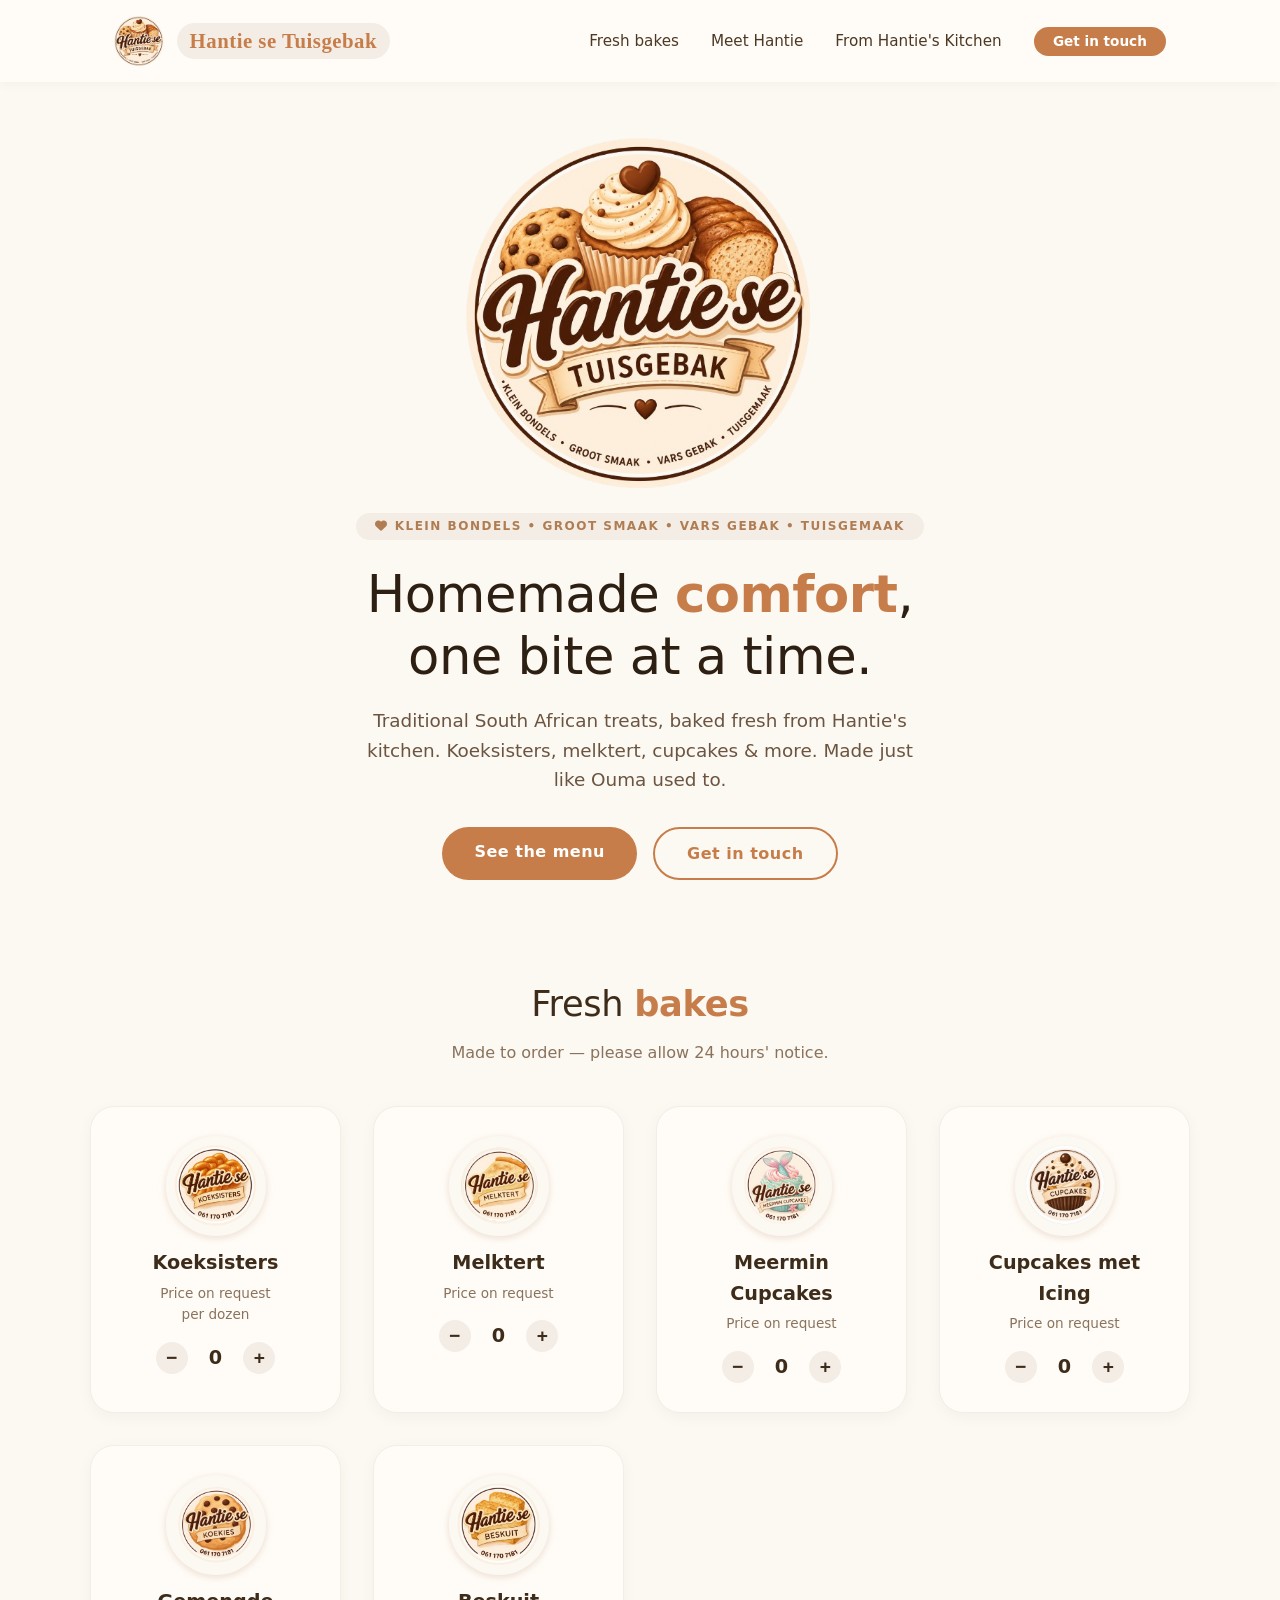
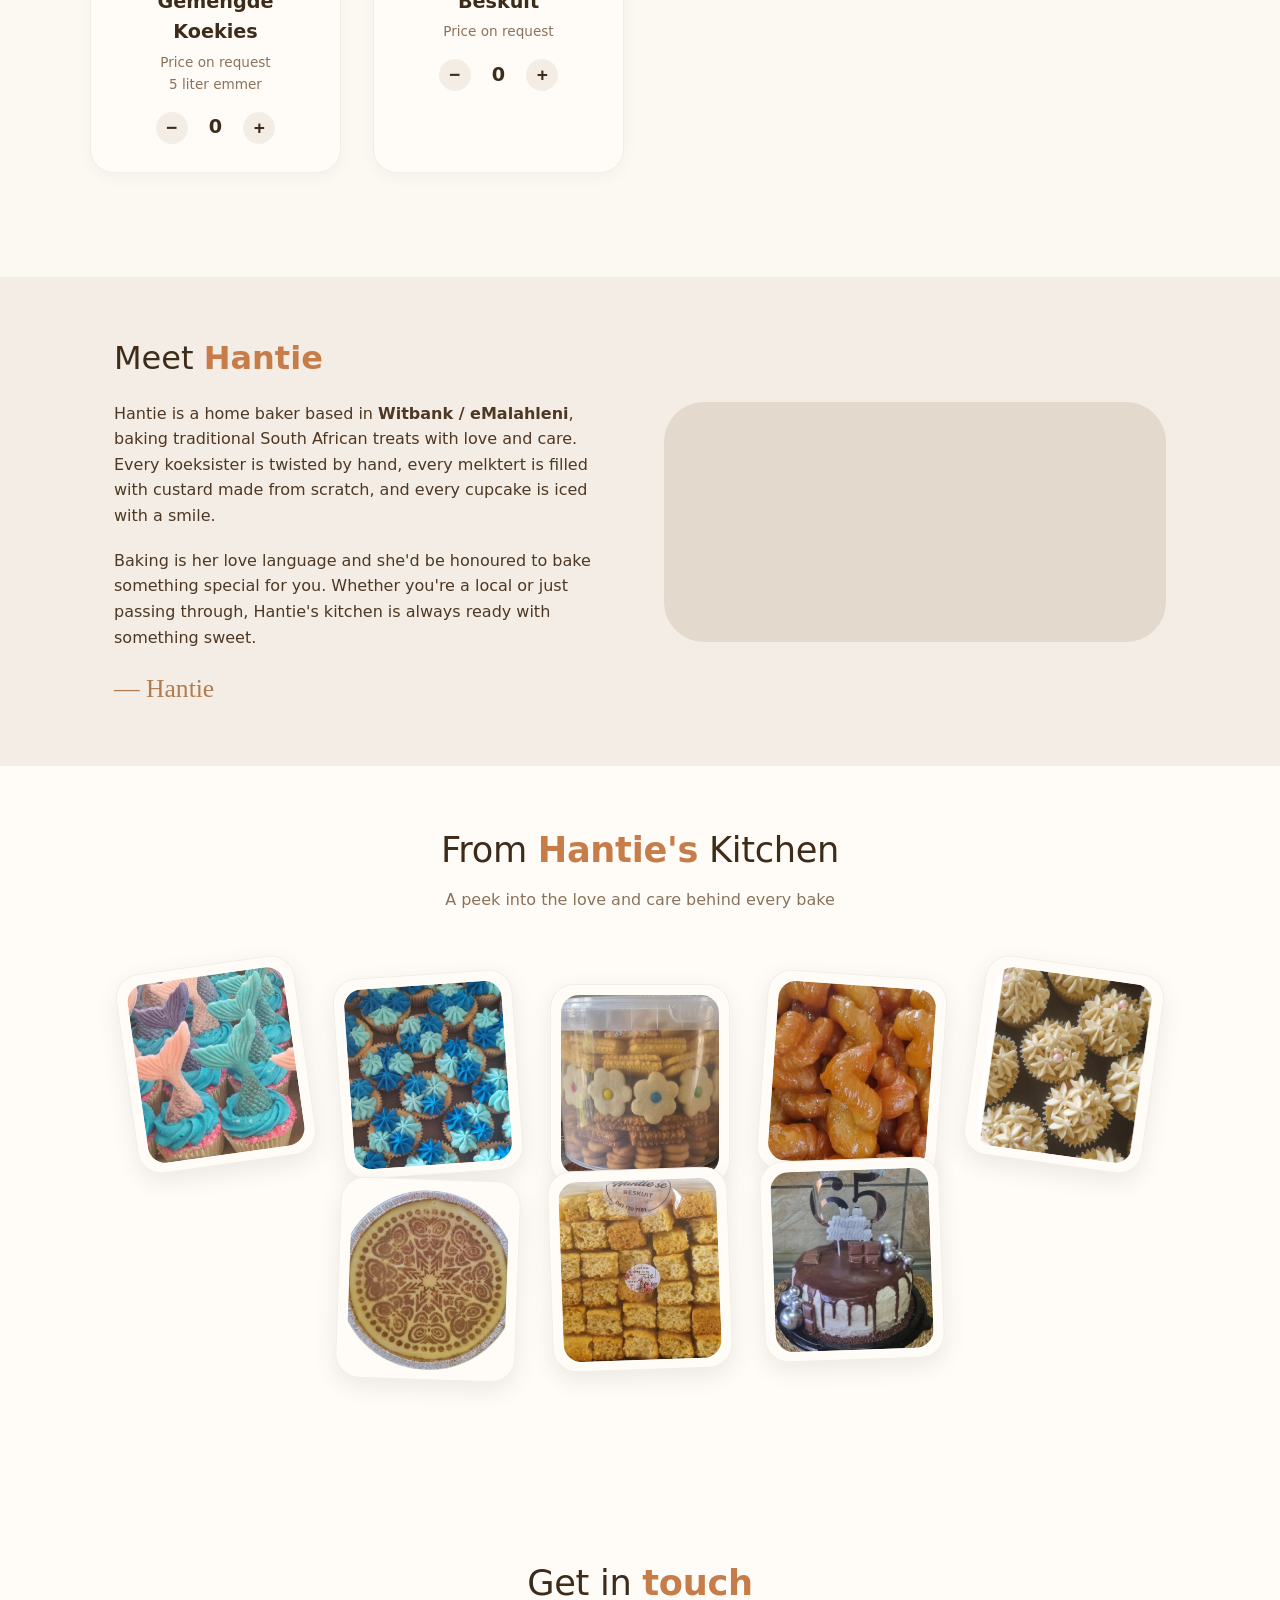
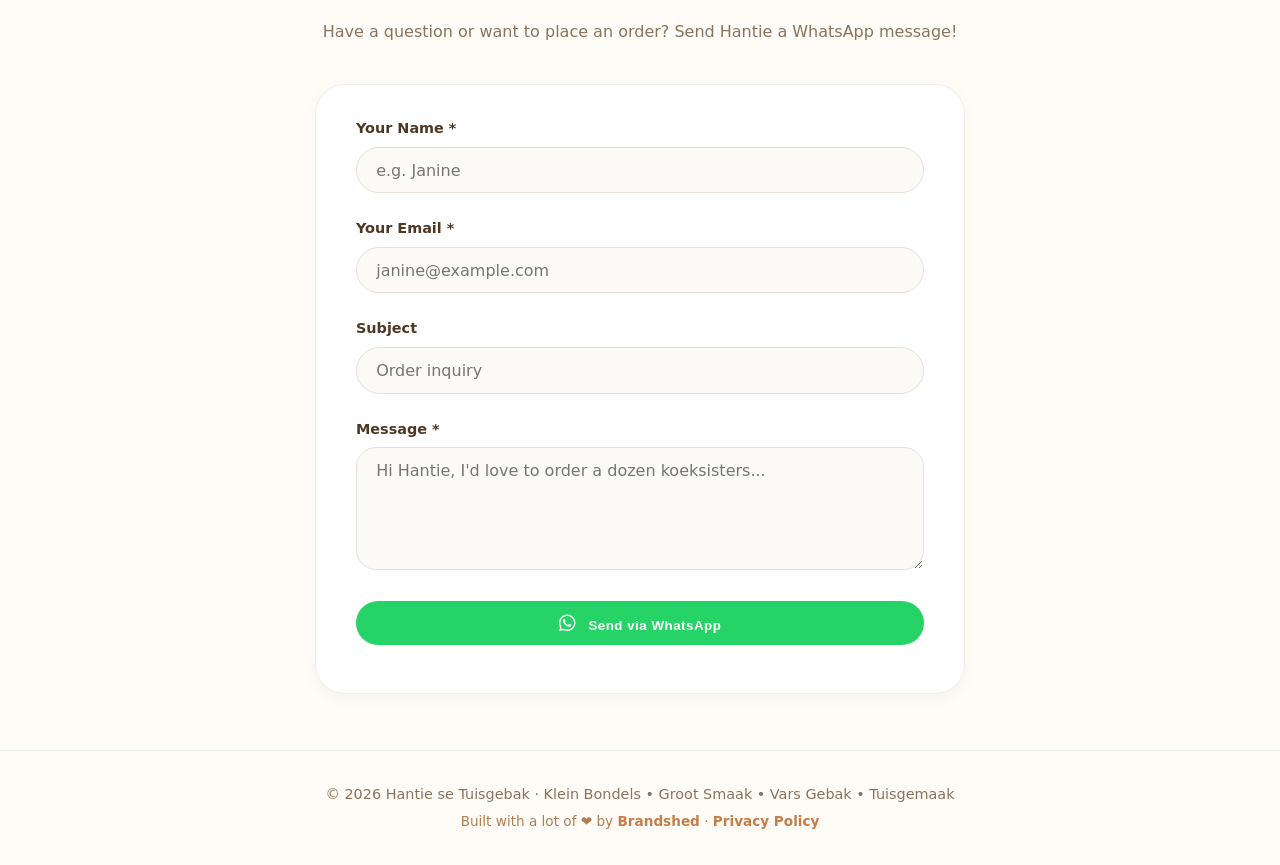
==== index.html @ d5078ff7 "Update index.html" ====
<!DOCTYPE html>
<html lang="en">
<head>
    <meta charset="UTF-8" />
    <meta name="viewport" content="width=device-width, initial-scale=1.0"/>

	<!-- ===== FAVICONS ===== -->
    <link rel="icon" type="image/x-icon" href="favicon.ico">
    <link rel="icon" type="image/svg+xml" href="favicon.svg">
    <link rel="icon" type="image/png" sizes="96x96" href="favicon-96x96.png">
    <link rel="apple-touch-icon" href="apple-touch-icon.png">
	
    <title>Hantie se Tuisgebak · Home Baker</title>
	<meta name="title" content="Hantie se Tuisgebak – Home Baker | South African Treats in Witbank" />
	<meta name="description" content="Hantie se Tuisgebak – homemade South African treats baked with love in Witbank/eMalahleni. Koeksisters, melktert, cupcakes & more. Order via WhatsApp for a quote!" />
	<meta name="keywords" content="home baker, South African treats, koeksisters, melktert, cupcakes, beskuit, Witbank, eMalahleni, homemade baking, Hantie se Tuisgebak" />
	<meta name="robots" content="index, follow" />
	<link rel="canonical" href="https://www.yourwebsite.com/" />

	<!-- Open Graph / Social Media -->
<meta property="og:title" content="Hantie se Tuisgebak – Home Baker | South African Treats" />
<meta property="og:description" content="Homemade South African treats baked with love in Witbank/eMalahleni. Koeksisters, melktert, cupcakes & more. Order via WhatsApp!" />
<meta property="og:image" content="MainLogo.png" />
<meta property="og:url" content="https://www.yourwebsite.com/" />
<meta property="og:type" content="website" />

<!-- Twitter Card -->
<meta name="twitter:card" content="summary_large_image" />
<meta name="twitter:title" content="Hantie se Tuisgebak – Home Baker | South African Treats" />
<meta name="twitter:description" content="Homemade South African treats baked with love in Witbank/eMalahleni. Koeksisters, melktert, cupcakes & more." />
<meta name="twitter:image" content="MainLogo.png" />

<!-- Location / Local Business -->
<meta name="geo.region" content="ZA-MP" />
<meta name="geo.placename" content="Witbank / eMalahleni" />

<!-- Creator / Agency Credit -->
<meta name="author" content="Hantie se Tuisgebak" />
<meta name="designer" content="brandshed" />
    <!-- Font Awesome Icons -->
    <link rel="stylesheet" href="https://cdnjs.cloudflare.com/ajax/libs/font-awesome/6.0.0-beta3/css/all.min.css"/>
    <!-- External CSS -->
    <link rel="stylesheet" href="style.css" />
</head>
<body>

<!-- Hidden anchor for scrolling to top -->
    <div id="top"></div>

    <!-- ===== HEADER ===== -->
    <header>
        <div class="container header-inner">
            <div class="logo">
    <a href="#top" class="logo-link" aria-label="Scroll to top">
        <img src="MainLogo.png" alt="Hantiese Home Baker Logo" class="logo-img" />
        <span class="logo-text">Hantie se Tuisgebak</span>
    </a>
</div>

            <button class="hamburger" id="hamburger" aria-label="Toggle navigation">
                <i class="fas fa-bars"></i>
            </button>

            <ul class="nav-links" id="navLinks">
                <li><a href="#menu">Fresh bakes</a></li>
                <li><a href="#about">Meet Hantie</a></li>
				<li><a href="#gallery">From Hantie's Kitchen</a></li>
                <li><a href="#contact" class="btn-small">Get in touch</a></li>
            </ul>
        </div>
    </header>

    <!-- ===== HERO ===== -->
    <section class="hero container">
		<!-- BIG LOGO ON MAIN PAGE -->
		<div class="hero-logo">
			<img src="MainLogo.png" alt="Hantiese Home Baker - Main Logo" class="hero-logo-img" />
		</div>

		<div class="hero-badge"><i class="fas fa-heart" style="margin-right:6px;"></i>Klein Bondels • Groot Smaak • Vars Gebak • Tuisgemaak</div>
		<h2>Homemade <span>comfort</span>,<br/>one bite at a time.</h2>
		<p>Traditional South African treats, baked fresh from Hantie's kitchen. 
		Koeksisters, melktert, cupcakes &amp; more. Made just like Ouma used to.</p>
		<div class="hero-actions">
			<a href="#menu" class="btn">See the menu</a>
			<a href="#contact" class="btn btn-outline">Get in touch</a>
		</div>
	</section>

    <!-- ===== MENU ===== -->
<section class="menu-section container" id="menu">
    <h2 class="section-title">Fresh <span style="font-weight:600;color:#c77d4a;">bakes</span></h2>
    <p class="section-sub">Made to order — please allow 24 hours' notice.</p>

    <div class="product-grid" id="productGrid">
        <!-- Koeksisters -->
<div class="product-card" data-product="Koeksisters" data-price="55" data-unit="per dozen">
    <div class="product-icon product-icon-logo">
        <div class="flip-container">
            <div class="flip-inner">
                <div class="flip-front">
                    <img src="Logo006.png" alt="Koeksisters Logo" class="product-logo-icon" />
                </div>
                <div class="flip-back">
                    <img src="004.jpeg" alt="Koeksisters" class="product-logo-icon" />
                </div>
            </div>
        </div>
    </div>
    <h3>Koeksisters</h3>
    <div class="note">Price on request</div>
    <div class="note">per dozen</div>
    <!-- Quantity Controls -->
    <div class="qty-controls">
        <button class="qty-btn qty-minus" type="button">−</button>
        <span class="qty-display">0</span>
        <button class="qty-btn qty-plus" type="button">+</button>
    </div>
</div>

        <!-- Melktert -->
<div class="product-card" data-product="Melktert" data-price="70" data-unit="each">
    <div class="product-icon product-icon-logo">
        <div class="flip-container">
            <div class="flip-inner">
                <div class="flip-front">
                    <img src="Logo001.png" alt="Melktert Logo" class="product-logo-icon" />
                </div>
                <div class="flip-back">
                    <img src="006.png" alt="Melktert" class="product-logo-icon" />
                </div>
            </div>
        </div>
    </div>
    <h3>Melktert</h3>
    <div class="note">Price on request</div>
    <div class="qty-controls">
        <button class="qty-btn qty-minus" type="button">−</button>
        <span class="qty-display">0</span>
        <button class="qty-btn qty-plus" type="button">+</button>
    </div>
</div>

        <!-- Meermin Cupcakes -->
<div class="product-card" data-product="Meermin Cupcakes" data-price="15" data-unit="each">
    <div class="product-icon product-icon-logo">
        <div class="flip-container">
            <div class="flip-inner">
                <div class="flip-front">
                    <img src="Logo008.png" alt="Meermin Cupcakes Logo" class="product-logo-icon" />
                </div>
                <div class="flip-back">
                    <img src="001.jpeg" alt="Meermin Cupcakes" class="product-logo-icon" />
                </div>
            </div>
        </div>
    </div>
    <h3>Meermin Cupcakes</h3>
    <div class="note">Price on request</div>
    <div class="qty-controls">
        <button class="qty-btn qty-minus" type="button">−</button>
        <span class="qty-display">0</span>
        <button class="qty-btn qty-plus" type="button">+</button>
    </div>
</div>

        <!-- Cupcakes with icing -->
<div class="product-card" data-product="Cupcakes met Icing" data-price="10" data-unit="each">
    <div class="product-icon product-icon-logo">
        <div class="flip-container">
            <div class="flip-inner">
                <div class="flip-front">
                    <img src="007.png" alt="Cupcakes met Icing Logo" class="product-logo-icon" />
                </div>
                <div class="flip-back">
                    <img src="002.jpeg" alt="Cupcakes met Icing" class="product-logo-icon" />
                </div>
            </div>
        </div>
    </div>
    <h3>Cupcakes met Icing</h3>
    <div class="note">Price on request</div>
    <div class="qty-controls">
        <button class="qty-btn qty-minus" type="button">−</button>
        <span class="qty-display">0</span>
        <button class="qty-btn qty-plus" type="button">+</button>
    </div>
</div>

        <!-- 5L mixed cookies -->
<div class="product-card" data-product="Gemengde Koekies" data-price="250" data-unit="5 liter emmer">
    <div class="product-icon product-icon-logo">
        <div class="flip-container">
            <div class="flip-inner">
                <div class="flip-front">
                    <img src="Logo005.png" alt="Hantiese Logo" class="product-logo-icon" />
                </div>
                <div class="flip-back">
                    <img src="003.jpeg" alt="Gemengde Koekies" class="product-logo-icon" />
                </div>
            </div>
        </div>
    </div>
    <h3>Gemengde Koekies</h3>
            <div class="note">Price on request</div>
    <div class="note">5 liter emmer</div>
    <div class="qty-controls">
        <button class="qty-btn qty-minus" type="button">−</button>
        <span class="qty-display">0</span>
        <button class="qty-btn qty-plus" type="button">+</button>
    </div>
</div>

        <!-- Beskuit -->
        <div class="product-card" data-product="Beskuit" data-price="0" data-unit="Price on request">
            <div class="product-icon product-icon-logo">
                <div class="flip-container">
                    <div class="flip-inner">
                        <div class="flip-front">
                            <img src="Logo002.png" alt="Beskuit Logo" class="product-logo-icon" />
                        </div>
                        <div class="flip-back">
                            <img src="007.jpeg" alt="Beskuit" class="product-logo-icon" />
                        </div>
                    </div>
                </div>
            </div>
            <h3>Beskuit</h3>
            <div class="note">Price on request</div>
            <div class="qty-controls">
                <button class="qty-btn qty-minus" type="button">−</button>
                <span class="qty-display">0</span>
                <button class="qty-btn qty-plus" type="button">+</button>
            </div>
        </div>

    </div>

    <!-- Quote Summary & Request Quote Button -->
<div class="quote-section" id="quoteSection">
    <div class="quote-summary" id="quoteSummary">
        <div class="quote-header">
            <h3><i class="fas fa-shopping-cart"></i> Your Quote</h3>
            <span class="quote-count" id="quoteCount">0 items</span>
        </div>
        <ul class="quote-items" id="quoteItems">
            <li class="empty-quote-msg">No items added yet. Add some treats!</li>
        </ul>
        
        <!-- Personal Details Section -->
        <div class="quote-personal-details" id="personalDetails">
            <h4><i class="fas fa-user"></i> Your Details</h4>
            <div class="personal-details-grid">
    <div class="personal-field">
        <label for="quoteName">Name *</label>
        <input type="text" id="quoteName" placeholder="e.g. Janine" />
    </div>
    <div class="personal-field">
        <label for="quoteSurname">Surname *</label>
        <input type="text" id="quoteSurname" placeholder="e.g. Smith" />
    </div>
    <div class="personal-field">
        <label for="quotePhone">Phone Number *</label>
        <input type="tel" id="quotePhone" placeholder="e.g. 082 123 4567" />
    </div>
    <div class="personal-field">
        <label for="quoteEmail">Email</label>
        <input type="email" id="quoteEmail" placeholder="e.g. janine@example.com" />
    </div>
    <div class="personal-field full-width">
        <label for="quoteArea">Area / Suburb *</label>
        <input type="text" id="quoteArea" placeholder="e.g. Witbank, Cape Town, etc." />
    </div>
    <div class="personal-field full-width">
        <label for="quoteNotes">Additional Notes / Message</label>
        <textarea id="quoteNotes" rows="3" placeholder="Add any special requests, delivery instructions, or extra information here..."></textarea>
    </div>
</div>
        </div>
        
        <button class="btn btn-whatsapp-quote" id="whatsappQuoteBtn">
            <i class="fab fa-whatsapp"></i> Request Quote via WhatsApp
        </button>
        <button class="btn btn-clear-quote" id="clearQuoteBtn">
            <i class="fas fa-trash-alt"></i> Clear
        </button>
    </div>
</div>
</section>

    <!-- ===== ABOUT ===== -->
    <section class="about-section" id="about">
        <div class="container about-grid">
            <div class="about-text">
    <h2>Meet <span>Hantie</span></h2>
    <p>
        Hantie is a home baker based in <strong>Witbank / eMalahleni</strong>, 
        baking traditional South African treats with love and care. 
        Every koeksister is twisted by hand, every melktert is 
        filled with custard made from scratch, and every cupcake is iced 
        with a smile.
    </p>
    <p>
        Baking is her love language and she'd be honoured to bake 
        something special for you. Whether you're a local or just passing through, 
        Hantie's kitchen is always ready with something sweet.
    </p>
    <div class="signature">— Hantie</div>
			</div>
            <div class="about-map">
		<!-- Replace the src URL below with YOUR Google Maps embed URL -->
		<iframe src="https://www.google.com/maps/embed?pb=!1m18!1m12!1m3!1d229766.9081199771!2d29.058544681350977!3d-25.86592461387598!2m3!1f0!2f0!3f0!3m2!1i1024!2i768!4f13.1!3m3!1m2!1s0x1eeaed4f5621cac9%3A0x2566efbdc52aefd6!2seMalahleni!5e0!3m2!1sen!2sza!4v1782407154011!5m2!1sen!2sza" width="600" height="450" style="border:0;" allowfullscreen="" loading="lazy" referrerpolicy="strict-origin-when-cross-origin"></iframe>
	</div>
        </div>
    </section>
	
	    <!-- ===== GALLERY ===== -->
    <section class="gallery-section" id="gallery">
        <div class="container">
            <h2 class="section-title">From <span style="font-weight:600;color:#c77d4a;">Hantie's</span> Kitchen</h2>
            <p class="section-sub">A peek into the love and care behind every bake</p>
            
            <div class="gallery-curve">
                <!-- Image 1 -->
                <div class="gallery-item" style="--rotate: -8deg; --offset: -20px; --delay: 0s;">
                    <img src="001.jpeg" alt="Treat 1" />
                </div>
                <!-- Image 2 -->
                <div class="gallery-item" style="--rotate: -4deg; --offset: -10px; --delay: 0.2s;">
                    <img src="002.jpeg" alt="Treat 2" />
                </div>
                <!-- Image 3 -->
                <div class="gallery-item" style="--rotate: 0deg; --offset: 0px; --delay: 0.4s;">
                    <img src="003.jpeg" alt="Treat 3" />
                </div>
                <!-- Image 4 -->
                <div class="gallery-item" style="--rotate: 4deg; --offset: -10px; --delay: 0.6s;">
                    <img src="004.jpeg" alt="Treat 4" />
                </div>
                <!-- Image 5 -->
                <div class="gallery-item" style="--rotate: 8deg; --offset: -20px; --delay: 0.8s;">
                    <img src="005.jpeg" alt="Treat 5" />
                </div>
                <!-- Image 6 -->
                <div class="gallery-item" style="--rotate: 2deg; --offset: -30px; --delay: 1.0s;">
                    <img src="006.png" alt="Treat 6" />
                </div>
                <!-- Image 7 -->
                <div class="gallery-item" style="--rotate: -2deg; --offset: -40px; --delay: 1.2s;">
                    <img src="007.jpeg" alt="Treat 7" />
                </div>
				<!-- Image 8 -->
                <div class="gallery-item" style="--rotate: -2deg; --offset: -50px; --delay: 1.4s;">
                    <img src="008.jpeg" alt="Treat 8" />
                </div>
            </div>
        </div>
    </section>

    <!-- ===== CONTACT ===== -->
	<section class="contact-section" id="contact">
		<div class="container">
			<h2 class="section-title">Get in <span style="font-weight:600;color:#c77d4a;">touch</span></h2>
			<p class="section-sub">Have a question or want to place an order? Send Hantie a WhatsApp message!</p>

			<!-- Contact Form (centered, no side cards) -->
			<form class="contact-form" id="contactForm">
    <div class="form-group">
        <label for="name">Your Name *</label>
        <input type="text" id="name" name="name" placeholder="e.g. Janine" required />
    </div>
    <div class="form-group">
        <label for="email">Your Email *</label>
        <input type="email" id="email" name="email" placeholder="janine@example.com" required />
    </div>
    <div class="form-group">
        <label for="subject">Subject</label>
        <input type="text" id="subject" name="subject" placeholder="Order inquiry" />
    </div>
    <div class="form-group">
        <label for="message">Message *</label>
        <textarea id="message" name="body" rows="5" placeholder="Hi Hantie, I'd love to order a dozen koeksisters..." required></textarea>
    </div>
    <button type="submit" class="btn btn-whatsapp-submit" style="width:100%; justify-content:center; background:#25D366;">
        <i class="fab fa-whatsapp" style="margin-right:8px;"></i> Send via WhatsApp
    </button>
    <div id="formFeedback" style="margin-top:1rem; text-align:center; font-weight:500;"></div>
</form>
		</div>
	</section>

    <!-- ===== FOOTER ===== -->
<footer>
    <div class="container">
        <p class="footer-copyright">&copy; 2026 Hantie se Tuisgebak &middot; Klein Bondels • Groot Smaak • Vars Gebak • Tuisgemaak</p>
		<p class="footer-credit">
            Built with a lot of ❤︎ by <a href="https://brandshed.co.za" target="_blank" rel="noopener noreferrer">Brandshed</a>
            &middot;
        <a href="privacy-policy.html">Privacy Policy</a>    
        </p>
    </div>
</footer>
	
    <!-- ===== CUSTOM CONFIRM MODAL ===== -->
<div class="modal-overlay" id="confirmModal">
    <div class="modal-box">
        <div class="modal-icon">
            <i class="fas fa-exclamation-triangle"></i>
        </div>
        <h3 class="modal-title">Clear Quote?</h3>
        <p class="modal-message">Are you sure you want to clear all items from your quote?</p>
        <div class="modal-actions">
            <button class="modal-btn modal-btn-cancel" id="modalCancelBtn">Cancel</button>
            <button class="modal-btn modal-btn-confirm" id="modalConfirmBtn">Yes, Clear All</button>
        </div>
    </div>
</div>	

<!-- External JavaScript -->
    <script src="script.js"></script>	
</body>
</html>
---- style.css ----
/* ---------- RESET & BASE ---------- */
* {
    margin: 0;
    padding: 0;
    box-sizing: border-box;
}

body {
    font-family: 'Segoe UI', Roboto, system-ui, -apple-system, sans-serif;
    background: #fcf8f2;
    color: #3e2c1b;
    line-height: 1.6;
}

img {
    max-width: 100%;
    display: block;
}

a {
    text-decoration: none;
    color: inherit;
}

.container {
    max-width: 1100px;
    margin: 0 auto;
    padding: 0 1.5rem;
}

/* ---------- BUTTONS ---------- */
.btn {
    display: inline-block;
    background: #c77d4a;
    color: #fff;
    padding: 0.75rem 2rem;
    border-radius: 40px;
    font-weight: 600;
    letter-spacing: 0.5px;
    transition: background 0.2s;
    border: none;
    cursor: pointer;
}

.btn:hover {
    background: #a86434;
}

.btn-outline {
    background: transparent;
    border: 2px solid #c77d4a;
    color: #c77d4a;
}

.btn-outline:hover {
    background: #c77d4a;
    color: #fff;
}

/* ---------- HEADER / NAV ---------- */
header {
    background: #fffcf7;
    box-shadow: 0 2px 12px rgba(0, 0, 0, 0.04);
    padding: 1rem 0;
    position: sticky;
    top: 0;
    z-index: 100;
}

.header-inner {
    display: flex;
    align-items: center;
    justify-content: space-between;
    flex-wrap: wrap;
    gap: 1rem;
}

.logo {
    display: flex;
    align-items: center;  /* vertically centers the logo image */
    gap: 0.3rem;
}

/* Style for the logo image */
.logo-img {
    height: 50px;         /* adjust this to make the logo bigger or smaller */
    width: auto;          /* keeps the image proportions intact */
    max-height: 60px;     /* prevents it from growing too tall on large screens */
    display: block;
}

/* Logo link - makes the whole logo clickable */
.logo-link {
    display: flex;
    align-items: center;
    text-decoration: none;
    cursor: pointer;
    gap: 0.3rem;
}

/* Logo text next to the image */
.logo-text {
    font-family: 'Georgia', 'Times New Roman', serif;
    font-size: 1.3rem;
    font-weight: 600;
    color: #c77d4a;
    letter-spacing: 0.5px;
    margin-left: 0.5rem;
    background: #f3ede6;
    padding: 0.1rem 0.8rem;
    border-radius: 30px;
    white-space: nowrap;
}

/* Make the text smaller on mobile */
@media (max-width: 500px) {
    .logo-text {
        font-size: 1rem;
        margin-left: 0.3rem;
    }
}

.nav-links {
    display: flex;
    align-items: center;
    gap: 2rem;
    list-style: none;
    font-weight: 500;
}

.nav-links a {
    color: #4d3824;
    transition: color 0.2s;
    font-size: 0.95rem;
}

.nav-links a:hover {
    color: #c77d4a;
}

.nav-links .btn-small {
    background: #c77d4a;
    color: #fff;
    padding: 0.4rem 1.2rem;
    border-radius: 40px;
    font-size: 0.85rem;
    font-weight: 600;
}

.nav-links .btn-small:hover {
    background: #a86434;
    color: #fff;
}

.hamburger {
    display: none;
    font-size: 1.6rem;
    background: none;
    border: none;
    color: #3e2c1b;
    cursor: pointer;
}

/* ---------- HERO ---------- */
.hero {
    padding: 3.5rem 0 2.5rem 0;
    text-align: center;
}

.hero-badge {
    display: inline-block;
    background: #f3ede6;
    color: #b07d52;
    font-size: 0.75rem;
    font-weight: 600;
    text-transform: uppercase;
    letter-spacing: 1.5px;
    padding: 0.25rem 1.2rem;
    border-radius: 40px;
    margin-bottom: 1.5rem;
}

.hero h2 {
    font-size: 3.2rem;
    font-weight: 300;
    letter-spacing: -0.5px;
    line-height: 1.2;
    color: #2d1f12;
}

.hero h2 span {
    font-weight: 600;
    color: #c77d4a;
}

.hero p {
    max-width: 580px;
    margin: 1.2rem auto 2rem;
    font-size: 1.15rem;
    color: #6b5540;
}

.hero-actions {
    display: flex;
    justify-content: center;
    gap: 1rem;
    flex-wrap: wrap;
}

/* ---------- MENU / PRODUCTS ---------- */
.menu-section {
    padding: 3.5rem 0;
}

.section-title {
    text-align: center;
    font-size: 2.2rem;
    font-weight: 300;
    letter-spacing: -0.3px;
    margin-bottom: 0.5rem;
}

.section-sub {
    text-align: center;
    color: #8a735c;
    margin-bottom: 2.5rem;
    font-size: 1rem;
}

.product-grid {
    display: grid;
    grid-template-columns: repeat(auto-fit, minmax(230px, 1fr));
    gap: 2rem;
}

.product-card {
    background: #fffcf7;
    border-radius: 24px;
    padding: 1.8rem 1.5rem 1.8rem;
    box-shadow: 0 4px 16px rgba(0, 0, 0, 0.04);
    transition: transform 0.2s, box-shadow 0.2s;
    text-align: center;
    border: 1px solid #f3ede6;
}

.product-card:hover {
    transform: translateY(-6px);
    box-shadow: 0 12px 28px rgba(0, 0, 0, 0.06);
}

.product-icon {
    font-size: 2.4rem;
    color: #c77d4a;
    margin-bottom: 0.75rem;
}

/* Special styling for product icons that are logos */
.product-icon-logo {
    font-size: 5rem;
    color: #c77d4a;
    margin-bottom: 0.75rem;
    display: flex;
    justify-content: center;
    align-items: center;
}

.product-logo-icon {
    width: 100px;
    height: 100px;
    object-fit: contain;
    border-radius: 50%;
    background: #fcf8f2;
    padding: 10px;
    box-shadow: 0 2px 10px rgba(199, 125, 74, 0.15);
}

.product-card h3 {
    font-size: 1.2rem;
    font-weight: 600;
    margin-bottom: 0.25rem;
}

.product-card .price {
    font-size: 1.4rem;
    font-weight: 300;
    color: #c77d4a;
    margin: 0.4rem 0 0.2rem;
}

.product-card .note {
    font-size: 0.85rem;
    color: #8a735c;
}

/* ---------- FLIP ANIMATION ---------- */
.flip-container {
    perspective: 1000px;
}

.flip-inner {
    position: relative;
    width: 100px;
    height: 100px;
    transition: transform 0.6s cubic-bezier(0.4, 0.2, 0.2, 1);
    transform-style: preserve-3d;
    margin: 0 auto;
}

/* Flip on hover - the entire product card triggers it */
.product-card:hover .flip-inner {
    transform: rotateY(180deg);
}

.flip-front,
.flip-back {
    position: absolute;
    width: 100%;
    height: 100%;
    backface-visibility: hidden;
    border-radius: 50%;
    display: flex;
    align-items: center;
    justify-content: center;
    background: #fcf8f2;
    box-shadow: 0 2px 8px rgba(0, 0, 0, 0.06);
}

.flip-back {
    transform: rotateY(180deg);
}

.flip-hint {
    font-size: 0.7rem;
    color: #8a735c;
    margin-top: 0.3rem;
    text-align: center;
    opacity: 0.7;
    transition: opacity 0.3s;
}

.product-card:hover .flip-hint {
    opacity: 1;
}

/* Make the images fit properly */
.flip-front .product-logo-icon,
.flip-back .product-logo-icon {
    width: 100%;
    height: 100%;
    object-fit: contain;
    border-radius: 50%;
    padding: 8px;
}

/* ---------- ABOUT ---------- */
.about-section {
    padding: 3.5rem 0;
    background: #f3ede6;
}

.about-grid {
    display: grid;
    grid-template-columns: 1fr 1fr;
    gap: 3rem;
    align-items: center;
}

.about-text h2 {
    font-size: 2rem;
    font-weight: 300;
    margin-bottom: 1rem;
}

.about-text h2 span {
    font-weight: 600;
    color: #c77d4a;
}

.about-text p {
    color: #4d3824;
    margin-bottom: 1.2rem;
}

.about-text .signature {
    font-family: 'Georgia', serif;
    font-size: 1.6rem;
    color: #b07d52;
    margin-top: 0.5rem;
}

.about-map {
    border-radius: 40px;
    height: 240px;
    overflow: hidden;   /* keeps the iframe inside the rounded corners */
    background: #e4d9cd; /* fallback background while loading */
}

.about-map iframe {
    width: 100%;
    height: 100%;
    border: 0;
    display: block;
}

/* ---------- CONTACT SECTION (SIMPLIFIED) ---------- */
.contact-section {
    padding: 3.5rem 0;
    background: #fffcf7;
}

.contact-form {
    max-width: 650px;
    margin: 1.5rem auto 0;
    background: #ffffff;
    padding: 2rem 2.5rem;
    border-radius: 30px;
    box-shadow: 0 4px 16px rgba(0, 0, 0, 0.04);
    border: 1px solid #f3ede6;
}

.form-group {
    margin-bottom: 1.5rem;
}

.form-group label {
    display: block;
    font-weight: 600;
    font-size: 0.9rem;
    color: #4d3824;
    margin-bottom: 0.4rem;
}

.form-group input,
.form-group textarea {
    width: 100%;
    padding: 0.8rem 1.2rem;
    border: 1px solid #e8dfd5;
    border-radius: 50px;
    font-family: inherit;
    font-size: 1rem;
    background: #fcfaf7;
    transition: border-color 0.2s, box-shadow 0.2s;
    outline: none;
    color: #3e2c1b;
}

.form-group textarea {
    border-radius: 20px;
    resize: vertical;
}

.form-group input:focus,
.form-group textarea:focus {
    border-color: #c77d4a;
    box-shadow: 0 0 0 3px rgba(199, 125, 74, 0.15);
    background: #ffffff;
}

/* Responsive adjustments */
@media (max-width: 500px) {
    .contact-form {
        padding: 1.5rem 1.2rem;
        margin-left: 0.5rem;
        margin-right: 0.5rem;
    }

    .form-group input,
    .form-group textarea {
        padding: 0.7rem 1rem;
    }
}

footer {
    background: #fffcf7;
    border-top: 1px solid #f3ede6;
    padding: 2rem 0;
    text-align: center;
    color: #8a735c;
}

footer .footer-copyright {
    font-size: 0.9rem;
    margin-bottom: 0.3rem;
}

footer .footer-credit {
    font-size: 0.85rem;
    color: #b07d52;
}

footer .footer-credit a {
    color: #c77d4a;
    text-decoration: none;
    font-weight: 600;
    transition: color 0.2s;
}

footer .footer-credit a:hover {
    color: #a86434;
    text-decoration: underline;
}

/* ---------- RESPONSIVE ---------- */
@media (max-width: 820px) {
    .about-grid {
        grid-template-columns: 1fr;
        gap: 1.5rem;
    }

    .about-image {
        height: 180px;
        background-size: 60px;
    }

    .hero h2 {
        font-size: 2.4rem;
    }
}

@media (max-width: 680px) {
    .hamburger {
        display: block;
    }

    .nav-links {
        display: none;
        flex-direction: column;
        width: 100%;
        background: #fffcf7;
        padding: 1rem 0 0.5rem;
        gap: 1rem;
        border-top: 1px solid #f3ede6;
        margin-top: 0.75rem;
    }

    .nav-links.open {
        display: flex;
    }

    .header-inner {
        flex-wrap: wrap;
    }

    .logo h1 {
        font-size: 1.6rem;
    }

    .hero h2 {
        font-size: 2rem;
    }

    .product-grid {
        grid-template-columns: 1fr 1fr;
    }

    .contact-details {
        flex-direction: column;
        gap: 1rem;
        align-items: center;
    }
}

@media (max-width: 440px) {
    .product-grid {
        grid-template-columns: 1fr;
    }

    .hero h2 {
        font-size: 1.8rem;
    }

    .btn {
        padding: 0.6rem 1.4rem;
        font-size: 0.9rem;
    }
}

/* ---------- BIG HERO LOGO ---------- */
.hero-logo {
    display: flex;
    justify-content: center;   /* centers the logo horizontally */
    margin-bottom: 1.5rem;     /* space between the logo and the badge below */
}

.hero-logo-img {
    max-width: 350px;          /* sets a maximum size, adjust to your liking */
    width: 100%;              /* makes it responsive on smaller screens */
    height: auto;             /* keeps the original aspect ratio */
    display: block;
}

/* Make it smaller on mobile phones */
@media (max-width: 600px) {
    .hero-logo-img {
        max-width: 220px;      /* scales down nicely on small screens */
    }
}

/* ---------- QUOTING SYSTEM ---------- */
/* Quantity Controls */
.qty-controls {
    display: flex;
    align-items: center;
    justify-content: center;
    gap: 0.8rem;
    margin-top: 1rem;
}

.qty-btn {
    background: #f3ede6;
    border: none;
    width: 32px;
    height: 32px;
    border-radius: 50%;
    font-size: 1.2rem;
    font-weight: 600;
    color: #3e2c1b;
    cursor: pointer;
    transition: background 0.2s;
    display: flex;
    align-items: center;
    justify-content: center;
}

.qty-btn:hover {
    background: #c77d4a;
    color: #fff;
}

.qty-display {
    font-size: 1.2rem;
    font-weight: 600;
    min-width: 30px;
    text-align: center;
    color: #3e2c1b;
}

.btn-add-to-quote {
    background: transparent;
    border: 2px solid #c77d4a;
    color: #c77d4a;
    padding: 0.4rem 1.2rem;
    border-radius: 40px;
    font-weight: 600;
    font-size: 0.85rem;
    cursor: pointer;
    transition: all 0.2s;
    margin-top: 0.6rem;
    width: 100%;
}

.btn-add-to-quote:hover {
    background: #c77d4a;
    color: #fff;
}

.btn-add-to-quote.added {
    background: #2b7d4b;
    border-color: #2b7d4b;
    color: #fff;
}

/* Quote Section */
.quote-section {
    margin-top: 3rem;
    padding: 0 0.5rem;
}

.quote-summary {
    background: #fffcf7;
    border: 1px solid #f3ede6;
    border-radius: 30px;
    padding: 1.5rem 2rem;
    box-shadow: 0 4px 16px rgba(0, 0, 0, 0.04);
}

.quote-header {
    display: flex;
    justify-content: space-between;
    align-items: center;
    margin-bottom: 0.8rem;
    padding-bottom: 0.5rem;
    border-bottom: 2px solid #f3ede6;
}

.quote-header h3 {
    font-size: 1.2rem;
    font-weight: 600;
    color: #3e2c1b;
}

.quote-header h3 i {
    color: #c77d4a;
    margin-right: 0.5rem;
}

.quote-count {
    font-size: 0.9rem;
    color: #8a735c;
    background: #f3ede6;
    padding: 0.2rem 0.8rem;
    border-radius: 40px;
}

.quote-items {
    list-style: none;
    padding: 0;
    margin: 0.5rem 0 1rem;
    max-height: 150px;
    overflow-y: auto;
}

.quote-items li {
    display: flex;
    justify-content: space-between;
    padding: 0.4rem 0;
    border-bottom: 1px solid #f8f4ed;
    font-size: 0.95rem;
    color: #4d3824;
}

.quote-items li .item-details {
    display: flex;
    gap: 0.5rem;
}

.quote-items li .item-details .item-qty {
    font-weight: 600;
    color: #c77d4a;
}

.quote-items li .item-details .item-unit {
    color: #8a735c;
    font-size: 0.8rem;
}

.quote-items .empty-quote-msg {
    text-align: center;
    color: #b07d52;
    font-style: italic;
    padding: 1rem 0;
    border-bottom: none;
}

.quote-total {
    display: flex;
    justify-content: space-between;
    padding-top: 0.8rem;
    border-top: 2px solid #f3ede6;
    font-size: 1.2rem;
    font-weight: 500;
    color: #3e2c1b;
}

.quote-total strong {
    color: #c77d4a;
    font-size: 1.4rem;
}

.quote-actions {
    display: flex;
    gap: 1rem;
    margin-top: 1.2rem;
}

.btn-get-quote {
    background: #c77d4a;
    color: #fff;
    border: none;
    padding: 0.75rem 2rem;
    border-radius: 40px;
    font-weight: 600;
    cursor: pointer;
    transition: background 0.2s;
    margin-top: 1rem;
    width: 100%;
    font-size: 1rem;
}

.btn-get-quote:hover {
    background: #a86434;
}

.btn-clear-quote {
    background: transparent;
    color: #8a735c;
    border: 1px solid #e8dfd5;
    padding: 0.75rem 1.5rem;
    border-radius: 40px;
    font-weight: 500;
    cursor: pointer;
    transition: all 0.2s;
    margin-top: 0.5rem;
    width: 100%;
}

.btn-clear-quote:hover {
    background: #f3ede6;
    border-color: #b07d52;
    color: #4d3824;
}

/* Hide the quote section when empty */
.quote-summary.hidden {
    display: none;
}

/* Responsive quote */
@media (max-width: 600px) {
    .quote-summary {
        padding: 1rem 1.2rem;
    }

    .quote-header {
        flex-direction: column;
        gap: 0.3rem;
        align-items: flex-start;
    }

    .quote-items li {
        font-size: 0.85rem;
        flex-wrap: wrap;
    }

    .btn-get-quote,
    .btn-clear-quote {
        font-size: 0.9rem;
        padding: 0.6rem 1.2rem;
    }
}

/* ---------- QUOTE PERSONAL DETAILS ---------- */
.quote-personal-details {
    margin: 1rem 0 1.2rem;
    padding-top: 0.8rem;
    border-top: 2px solid #f3ede6;
}

.quote-personal-details h4 {
    font-size: 1rem;
    font-weight: 600;
    color: #3e2c1b;
    margin-bottom: 0.8rem;
}

.quote-personal-details h4 i {
    color: #c77d4a;
    margin-right: 0.5rem;
}

.personal-details-grid {
    display: grid;
    grid-template-columns: 1fr 1fr;
    gap: 0.8rem;
}

.personal-field {
    display: flex;
    flex-direction: column;
}

.personal-field.full-width {
    grid-column: 1 / -1;
}

.personal-field label {
    font-size: 0.8rem;
    font-weight: 600;
    color: #4d3824;
    margin-bottom: 0.2rem;
}

.personal-field input {
    padding: 0.6rem 0.8rem;
    border: 1px solid #e8dfd5;
    border-radius: 30px;
    font-family: inherit;
    font-size: 0.9rem;
    background: #fcfaf7;
    transition: border-color 0.2s, box-shadow 0.2s;
    outline: none;
    color: #3e2c1b;
}

.personal-field textarea {
    padding: 0.6rem 0.8rem;
    border: 1px solid #e8dfd5;
    border-radius: 20px;
    font-family: inherit;
    font-size: 0.9rem;
    background: #fcfaf7;
    transition: border-color 0.2s, box-shadow 0.2s;
    outline: none;
    color: #3e2c1b;
    resize: vertical;
    width: 100%;
}

.personal-field textarea:focus {
    border-color: #c77d4a;
    box-shadow: 0 0 0 3px rgba(199, 125, 74, 0.15);
    background: #ffffff;
}

.personal-field textarea::placeholder {
    color: #b07d52;
    font-size: 0.8rem;
}

.personal-field input:focus {
    border-color: #c77d4a;
    box-shadow: 0 0 0 3px rgba(199, 125, 74, 0.15);
    background: #ffffff;
}

.personal-field input::placeholder {
    color: #b07d52;
    font-size: 0.8rem;
}

/* WhatsApp Button */
.btn-whatsapp-quote {
    background: #25D366;
    color: #fff;
    border: none;
    padding: 0.75rem 2rem;
    border-radius: 40px;
    font-weight: 600;
    cursor: pointer;
    transition: background 0.2s;
    margin-top: 0.5rem;
    width: 100%;
    font-size: 1rem;
}

.btn-whatsapp-quote:hover {
    background: #1da851;
}

.btn-whatsapp-quote i {
    margin-right: 0.5rem;
    font-size: 1.2rem;
}

/* Remove the old total display */
.quote-total {
    display: none;
}

/* Responsive personal details */
@media (max-width: 500px) {
    .personal-details-grid {
        grid-template-columns: 1fr;
    }
}

/* ---------- CUSTOM CONFIRM MODAL ---------- */
.modal-overlay {
    position: fixed;
    top: 0;
    left: 0;
    width: 100%;
    height: 100%;
    background: rgba(0, 0, 0, 0.5);
    backdrop-filter: blur(4px);
    display: none; /* Hidden by default */
    justify-content: center;
    align-items: center;
    z-index: 1000;
    animation: fadeIn 0.3s ease;
}

.modal-overlay.active {
    display: flex;
}

.modal-box {
    background: #fffcf7;
    border-radius: 30px;
    padding: 2.5rem 3rem;
    max-width: 440px;
    width: 90%;
    text-align: center;
    box-shadow: 0 20px 60px rgba(0, 0, 0, 0.2);
    border: 1px solid #f3ede6;
    animation: slideUp 0.3s ease;
}

.modal-icon {
    font-size: 3rem;
    color: #c77d4a;
    margin-bottom: 0.5rem;
}

.modal-icon i {
    background: #f3ede6;
    padding: 0.8rem;
    border-radius: 50%;
    width: 70px;
    height: 70px;
    display: inline-flex;
    align-items: center;
    justify-content: center;
}

.modal-title {
    font-size: 1.4rem;
    font-weight: 600;
    color: #3e2c1b;
    margin-bottom: 0.5rem;
}

.modal-message {
    font-size: 1rem;
    color: #6b5540;
    margin-bottom: 1.8rem;
    line-height: 1.5;
}

.modal-actions {
    display: flex;
    gap: 1rem;
    justify-content: center;
}

.modal-btn {
    padding: 0.7rem 2rem;
    border-radius: 40px;
    font-weight: 600;
    font-size: 0.95rem;
    cursor: pointer;
    border: none;
    transition: all 0.2s;
    min-width: 120px;
}

.modal-btn-cancel {
    background: #f3ede6;
    color: #4d3824;
}

.modal-btn-cancel:hover {
    background: #e8dfd5;
}

.modal-btn-confirm {
    background: #c77d4a;
    color: #fff;
}

.modal-btn-confirm:hover {
    background: #a86434;
}

/* Animations */
@keyframes fadeIn {
    from { opacity: 0; }
    to { opacity: 1; }
}

@keyframes slideUp {
    from { 
        opacity: 0;
        transform: translateY(30px) scale(0.95);
    }
    to { 
        opacity: 1;
        transform: translateY(0) scale(1);
    }
}

/* Responsive modal */
@media (max-width: 500px) {
    .modal-box {
        padding: 2rem 1.5rem;
    }
    
    .modal-actions {
        flex-direction: column;
        gap: 0.7rem;
    }
    
    .modal-btn {
        width: 100%;
        min-width: unset;
        padding: 0.7rem 1.5rem;
    }
    
    .modal-icon i {
        width: 60px;
        height: 60px;
        font-size: 2.5rem;
    }
}

/* ---------- GALLERY SECTION ---------- */
.gallery-section {
    padding: 3.5rem 0;
    background: #fffcf7;
}

.gallery-curve {
    display: flex;
    flex-wrap: wrap;
    justify-content: center;
    align-items: flex-end;
    gap: 1.5rem 2rem;
    margin-top: 2.5rem;
    padding: 2rem 0;
    position: relative;
}

/* Each image container */
.gallery-item {
    flex: 0 0 auto;
    width: 180px;
    transition: transform 0.4s cubic-bezier(0.34, 1.56, 0.64, 1), box-shadow 0.3s ease;
    transform: translateY(var(--offset, 0)) rotate(var(--rotate, 0deg));
    animation: floatGallery 4s ease-in-out infinite;
    animation-delay: var(--delay, 0s);
    cursor: pointer;
    border-radius: 24px;
    box-shadow: 0 8px 24px rgba(0, 0, 0, 0.08);
    background: #fffcf7;
    padding: 0.6rem;
    border: 1px solid #f3ede6;
}

.gallery-item img {
    width: 100%;
    height: 180px;
    object-fit: cover;
    border-radius: 18px;
    display: block;
    transition: transform 0.3s ease;
}

/* Hover effect */
.gallery-item:hover {
    transform: translateY(calc(var(--offset, 0) - 16px)) rotate(var(--rotate, 0deg)) scale(1.05);
    box-shadow: 0 16px 40px rgba(199, 125, 74, 0.25);
    z-index: 10;
}

.gallery-item:hover img {
    transform: scale(1.02);
}

/* Floating animation */
@keyframes floatGallery {
    0%, 100% {
        transform: translateY(var(--offset, 0)) rotate(var(--rotate, 0deg));
    }
    50% {
        transform: translateY(calc(var(--offset, 0) - 14px)) rotate(calc(var(--rotate, 0deg) + 1deg));
    }
}

/* Responsive adjustments */
@media (max-width: 820px) {
    .gallery-item {
        width: 140px;
    }
    .gallery-item img {
        height: 140px;
    }
    .gallery-curve {
        gap: 1rem;
    }
}

@media (max-width: 540px) {
    .gallery-item {
        width: 100px;
    }
    .gallery-item img {
        height: 100px;
    }
    .gallery-curve {
        gap: 0.8rem;
        padding: 1rem 0;
    }
}

/* WhatsApp Submit Button for Contact Form */
.btn-whatsapp-submit {
    background: #25D366 !important;
    color: #fff !important;
    border: none !important;
    transition: background 0.2s !important;
}

.btn-whatsapp-submit:hover {
    background: #1da851 !important;
}

.btn-whatsapp-submit i {
    margin-right: 0.5rem;
    font-size: 1.2rem;
}
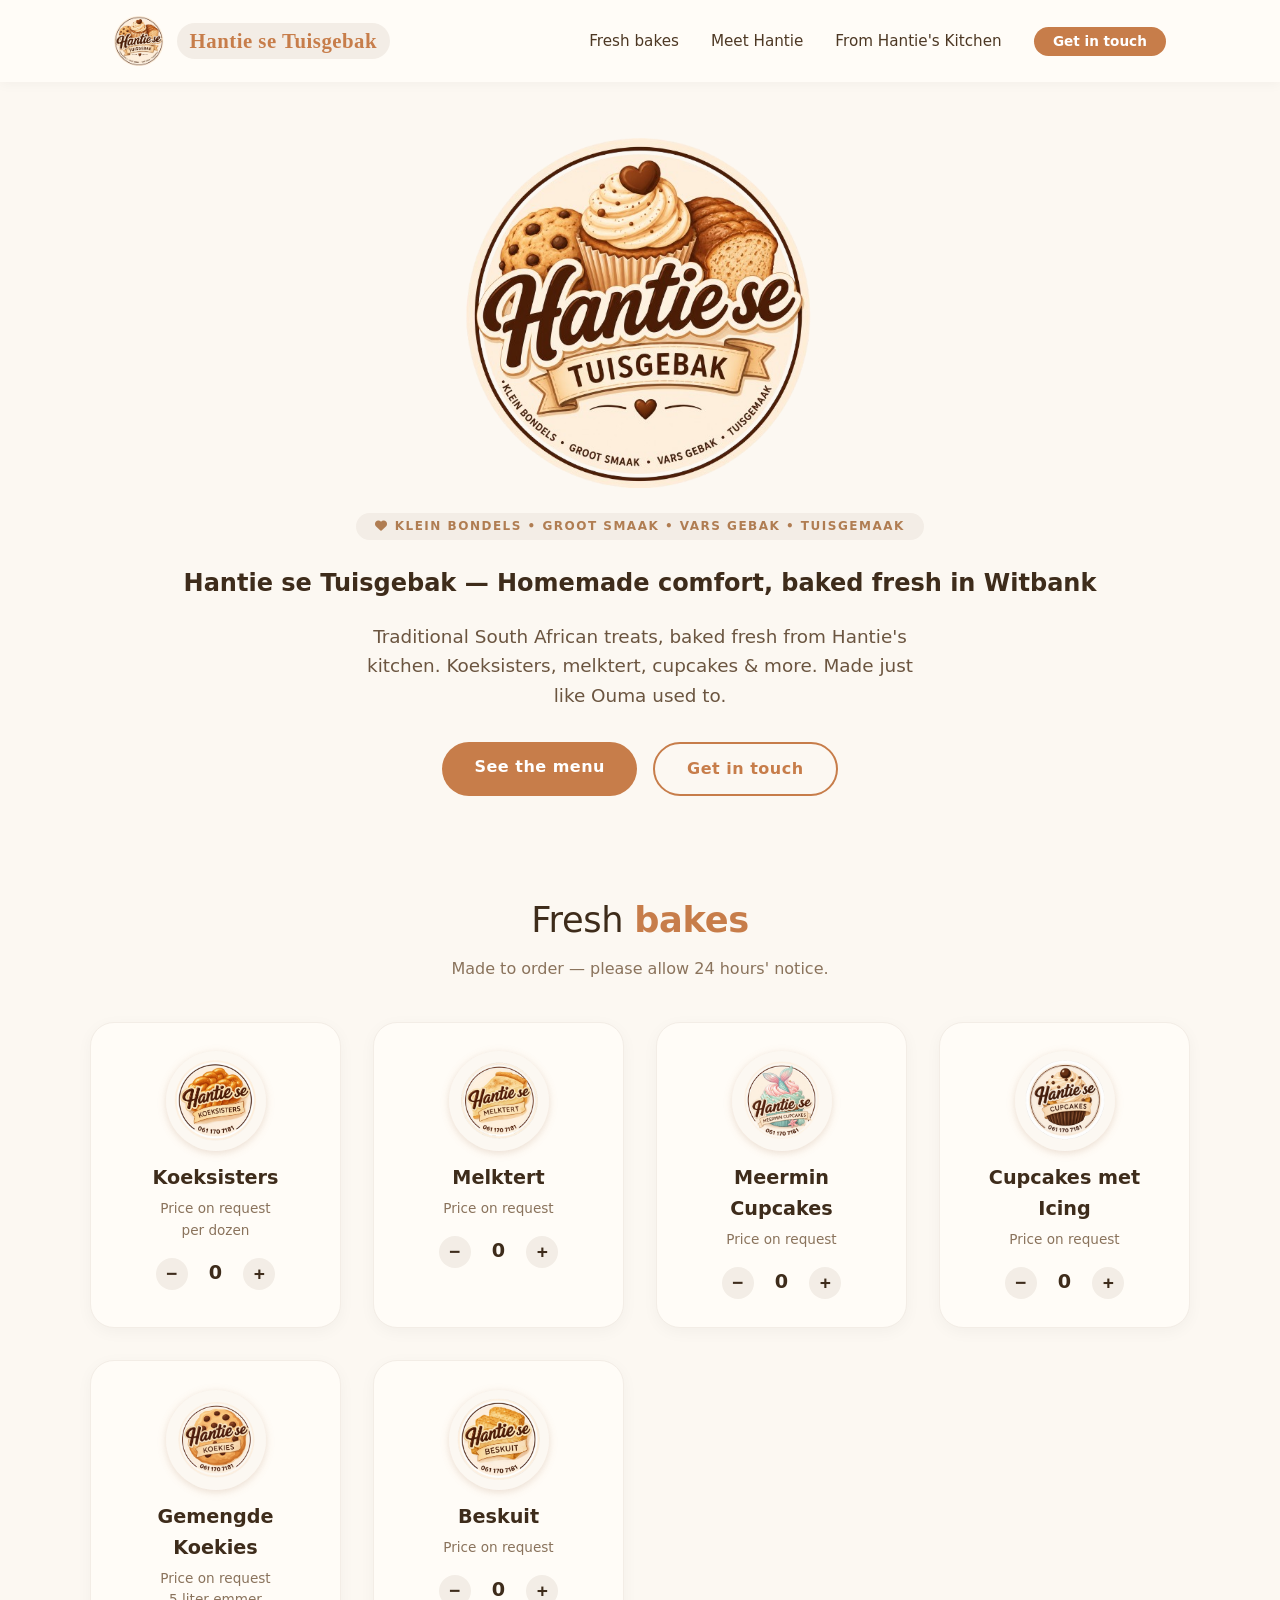
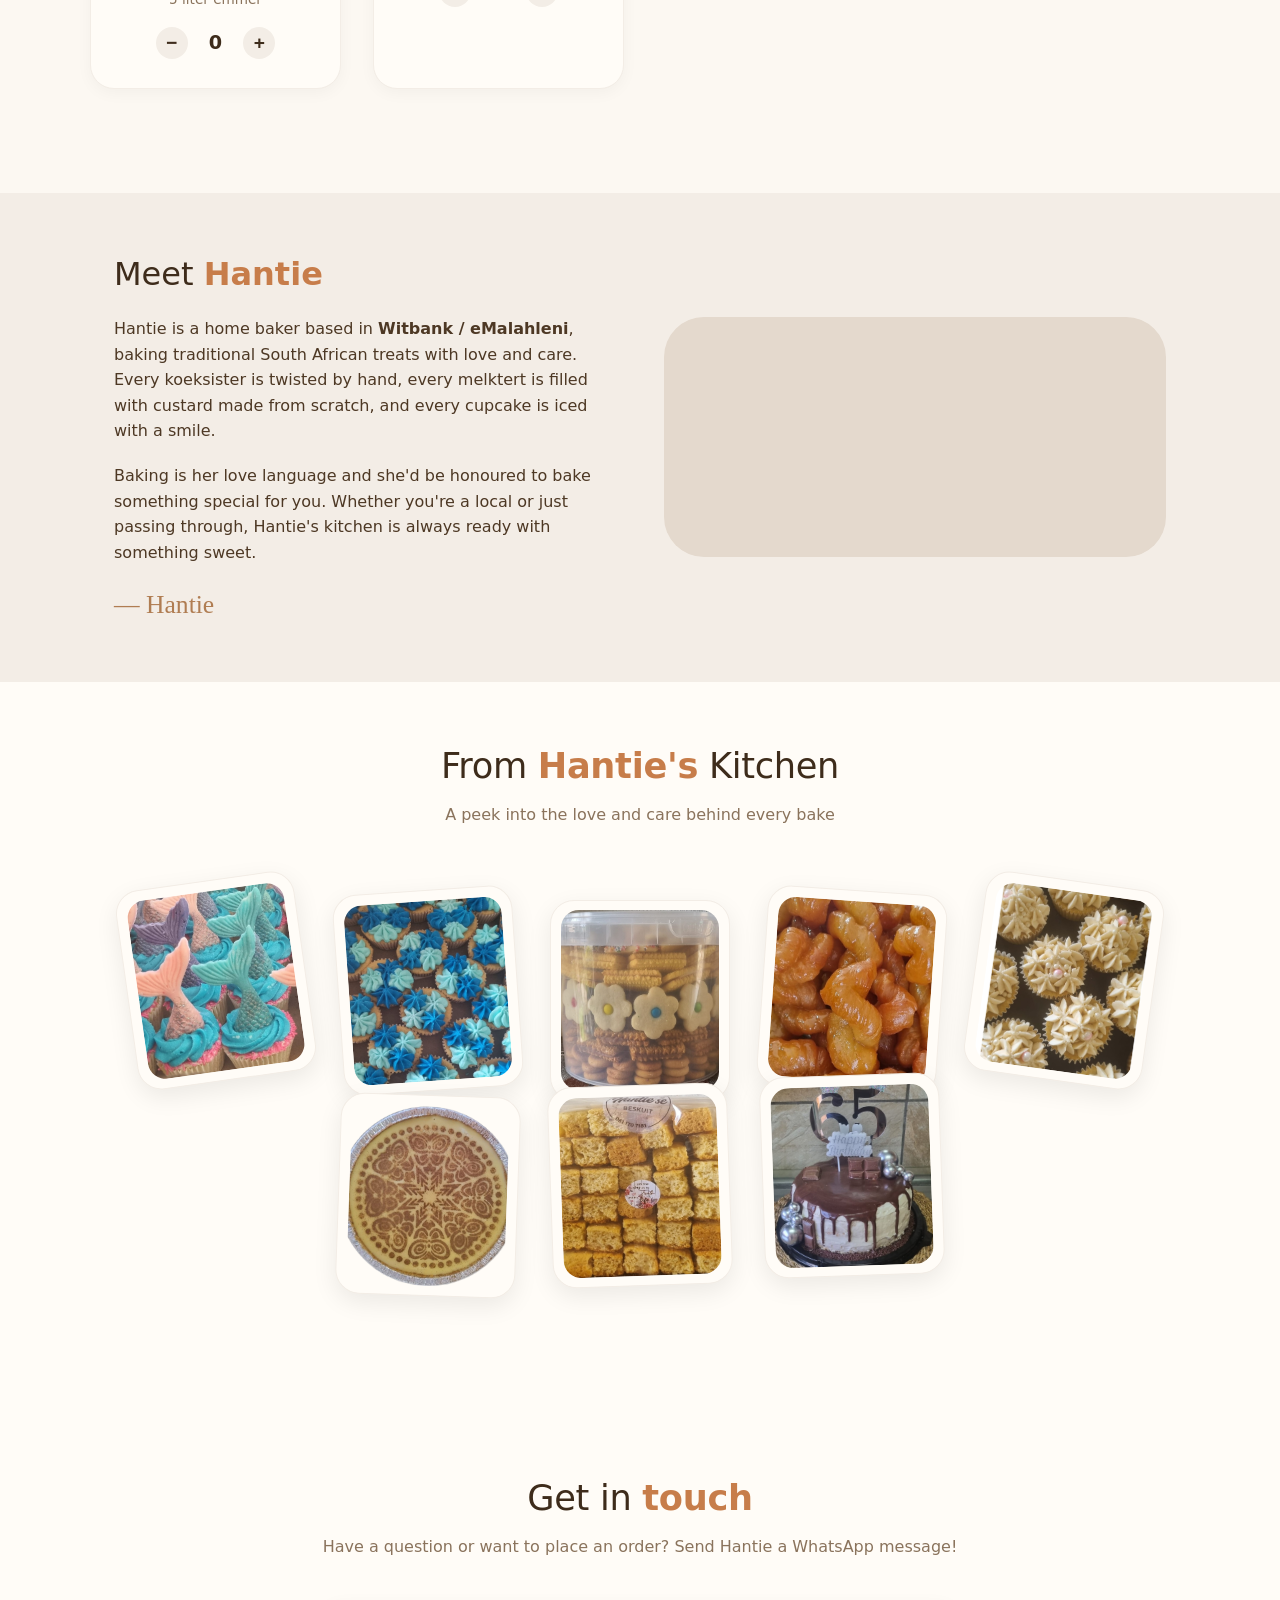
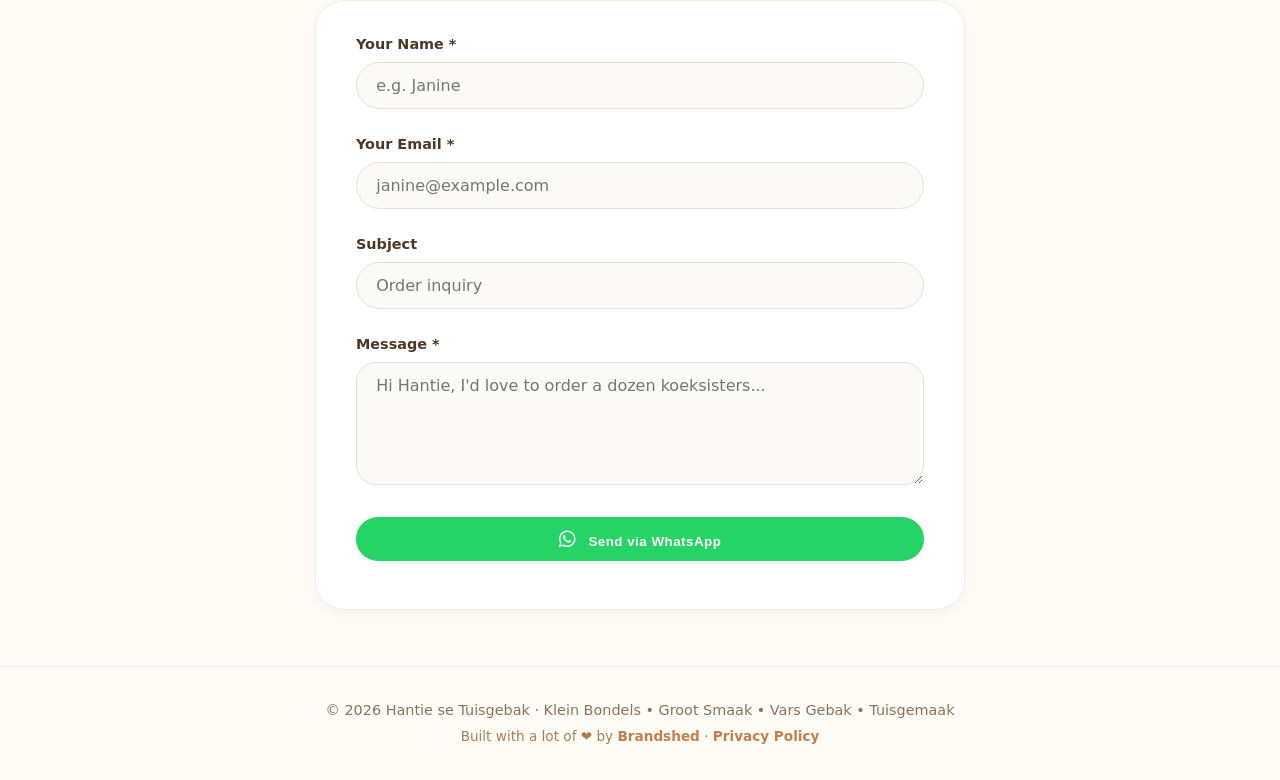
==== commit bfb97474: "Update index.html" ====
--- a/index.html
+++ b/index.html
@@ -3,32 +3,35 @@
 <head>
     <meta charset="UTF-8" />
     <meta name="viewport" content="width=device-width, initial-scale=1.0"/>
-
+    
 	<!-- ===== FAVICONS ===== -->
     <link rel="icon" type="image/x-icon" href="favicon.ico">
     <link rel="icon" type="image/svg+xml" href="favicon.svg">
     <link rel="icon" type="image/png" sizes="96x96" href="favicon-96x96.png">
     <link rel="apple-touch-icon" href="apple-touch-icon.png">
 	
-    <title>Hantie se Tuisgebak · Home Baker</title>
-	<meta name="title" content="Hantie se Tuisgebak – Home Baker | South African Treats in Witbank" />
-	<meta name="description" content="Hantie se Tuisgebak – homemade South African treats baked with love in Witbank/eMalahleni. Koeksisters, melktert, cupcakes & more. Order via WhatsApp for a quote!" />
-	<meta name="keywords" content="home baker, South African treats, koeksisters, melktert, cupcakes, beskuit, Witbank, eMalahleni, homemade baking, Hantie se Tuisgebak" />
-	<meta name="robots" content="index, follow" />
-	<link rel="canonical" href="https://www.yourwebsite.com/" />
-
-	<!-- Open Graph / Social Media -->
-<meta property="og:title" content="Hantie se Tuisgebak – Home Baker | South African Treats" />
-<meta property="og:description" content="Homemade South African treats baked with love in Witbank/eMalahleni. Koeksisters, melktert, cupcakes & more. Order via WhatsApp!" />
-<meta property="og:image" content="MainLogo.png" />
+<!-- ===== START SEO OPTIMIZED HEAD ===== -->
+<title>Hantie se Tuisgebak | Home Baker in Witbank | Koeksisters &amp; Melktert</title>
+<meta name="title" content="Hantie se Tuisgebak | Home Baker in Witbank | Koeksisters &amp; Melktert" />
+<meta name="description" content="Authentic South African treats from Hantie se Tuisgebak, the best home baker in Witbank/eMalahleni. Order Koeksisters, Melktert, Cupcakes, Beskuit &amp; more via WhatsApp today!" />
+<meta name="keywords" content="Hantie se Tuisgebak, home baker Witbank, eMalahleni baker, South African treats, koeksisters, melktert, cupcakes, beskuit, homemade baking, traditional South African desserts" />
+<meta name="robots" content="index, follow" />
+
+<!-- ⚠️ IMPORTANT: Replace 'yourwebsite.com' with your actual domain in the next 2 lines -->
+<link rel="canonical" href="https://www.yourwebsite.com/" />
 <meta property="og:url" content="https://www.yourwebsite.com/" />
+
+<!-- Open Graph / Social Media -->
+<meta property="og:title" content="Hantie se Tuisgebak | Home Baker in Witbank" />
+<meta property="og:description" content="Best home baker in Witbank! Hantie bakes traditional Koeksisters, Melktert, Cupcakes &amp; more. Order authentic South African treats via WhatsApp." />
+<meta property="og:image" content="hantie-se-tuisgebak-logo.png" />
 <meta property="og:type" content="website" />
 
 <!-- Twitter Card -->
 <meta name="twitter:card" content="summary_large_image" />
-<meta name="twitter:title" content="Hantie se Tuisgebak – Home Baker | South African Treats" />
-<meta name="twitter:description" content="Homemade South African treats baked with love in Witbank/eMalahleni. Koeksisters, melktert, cupcakes & more." />
-<meta name="twitter:image" content="MainLogo.png" />
+<meta name="twitter:title" content="Hantie se Tuisgebak – Home Baker in Witbank" />
+<meta name="twitter:description" content="Homemade South African treats baked with love in Witbank/eMalahleni. Koeksisters, melktert, cupcakes &amp; more." />
+<meta name="twitter:image" content="hantie-se-tuisgebak-logo.png" />
 
 <!-- Location / Local Business -->
 <meta name="geo.region" content="ZA-MP" />
@@ -37,6 +40,28 @@
 <!-- Creator / Agency Credit -->
 <meta name="author" content="Hantie se Tuisgebak" />
 <meta name="designer" content="brandshed" />
+<!-- ===== END SEO OPTIMIZED HEAD ===== -->
+<!-- ===== START JSON-LD SCHEMA (GOOGLE LOCAL SEO) ===== -->
+<script type="application/ld+json">
+{
+  "@context": "https://schema.org",
+  "@type": "Bakery",
+  "name": "Hantie se Tuisgebak",
+  "image": "https://www.hantiesetuisgebak.co.za/hantie-se-tuisgebak-logo.png,
+  "description": "Authentic home baker in Witbank/eMalahleni specializing in traditional South African koeksisters, melktert, cupcakes, and beskuit.",
+  "address": {
+    "@type": "PostalAddress",
+    "addressLocality": "Witbank",
+    "addressRegion": "Mpumalanga",
+    "addressCountry": "ZA"
+  },
+  "telephone": "+27611707181",
+  "url": "https://www.hantiesetuisgebak.co.za/",
+  "servesCuisine": "South African Traditional Treats",
+  "priceRange": "$$"
+}
+</script>
+<!-- ===== END JSON-LD SCHEMA ===== -->
     <!-- Font Awesome Icons -->
     <link rel="stylesheet" href="https://cdnjs.cloudflare.com/ajax/libs/font-awesome/6.0.0-beta3/css/all.min.css"/>
     <!-- External CSS -->
@@ -52,7 +77,7 @@
         <div class="container header-inner">
             <div class="logo">
     <a href="#top" class="logo-link" aria-label="Scroll to top">
-        <img src="MainLogo.png" alt="Hantiese Home Baker Logo" class="logo-img" />
+        <img src="hantie-se-tuisgebak-logo.png" alt="Hantiese Home Baker Logo" class="logo-img" />
         <span class="logo-text">Hantie se Tuisgebak</span>
     </a>
 </div>
@@ -74,11 +99,12 @@
     <section class="hero container">
 		<!-- BIG LOGO ON MAIN PAGE -->
 		<div class="hero-logo">
-			<img src="MainLogo.png" alt="Hantiese Home Baker - Main Logo" class="hero-logo-img" />
+			<img src="hantie-se-tuisgebak-logo.png" alt="Hantiese Home Baker - Main Logo" class="hero-logo-img" />
 		</div>
 
 		<div class="hero-badge"><i class="fas fa-heart" style="margin-right:6px;"></i>Klein Bondels • Groot Smaak • Vars Gebak • Tuisgemaak</div>
-		<h2>Homemade <span>comfort</span>,<br/>one bite at a time.</h2>
+		<!-- REPLACE the old <h2> line with this <h1> -->
+		<h1>Hantie se Tuisgebak — Homemade <span>comfort</span>, baked fresh in Witbank</h1>
 		<p>Traditional South African treats, baked fresh from Hantie's kitchen. 
 		Koeksisters, melktert, cupcakes &amp; more. Made just like Ouma used to.</p>
 		<div class="hero-actions">
@@ -99,10 +125,10 @@
         <div class="flip-container">
             <div class="flip-inner">
                 <div class="flip-front">
-                    <img src="Logo006.png" alt="Koeksisters Logo" class="product-logo-icon" />
+                    <img src="koeksisters-icon.png" alt="Koeksisters Logo" class="product-logo-icon" />
                 </div>
                 <div class="flip-back">
-                    <img src="004.jpeg" alt="Koeksisters" class="product-logo-icon" />
+                    <img src="koeksisters-product.jpg" alt="Traditional koeksisters by Hantie se Tuisgebak - order in Witbank" class="product-logo-icon" />
                 </div>
             </div>
         </div>
@@ -124,10 +150,10 @@
         <div class="flip-container">
             <div class="flip-inner">
                 <div class="flip-front">
-                    <img src="Logo001.png" alt="Melktert Logo" class="product-logo-icon" />
+                    <img src="melktert-icon.png" alt="Melktert Logo" class="product-logo-icon" />
                 </div>
                 <div class="flip-back">
-                    <img src="006.png" alt="Melktert" class="product-logo-icon" />
+                    <img src="melktert-product.png" alt="Creamy homemade melktert by Hantie se Tuisgebak" class="product-logo-icon" />
                 </div>
             </div>
         </div>
@@ -147,10 +173,10 @@
         <div class="flip-container">
             <div class="flip-inner">
                 <div class="flip-front">
-                    <img src="Logo008.png" alt="Meermin Cupcakes Logo" class="product-logo-icon" />
+                    <img src="meermin-cupcakes-icon.png" alt="Meermin Cupcakes Logo" class="product-logo-icon" />
                 </div>
                 <div class="flip-back">
-                    <img src="001.jpeg" alt="Meermin Cupcakes" class="product-logo-icon" />
+                    <img src="meermin-cupcakes-product.jpg" alt="Meermin cupcakes - Hantie se Tuisgebak home baker" class="product-logo-icon" />
                 </div>
             </div>
         </div>
@@ -170,10 +196,10 @@
         <div class="flip-container">
             <div class="flip-inner">
                 <div class="flip-front">
-                    <img src="007.png" alt="Cupcakes met Icing Logo" class="product-logo-icon" />
+                    <img src="cupcakes-icing-icon.png" alt="Cupcakes met Icing Logo" class="product-logo-icon" />
                 </div>
                 <div class="flip-back">
-                    <img src="002.jpeg" alt="Cupcakes met Icing" class="product-logo-icon" />
+                    <img src="cupcakes-icing-product.jpg" alt="Iced cupcakes by Hantie se Tuisgebak in Witbank" class="product-logo-icon" />
                 </div>
             </div>
         </div>
@@ -193,10 +219,10 @@
         <div class="flip-container">
             <div class="flip-inner">
                 <div class="flip-front">
-                    <img src="Logo005.png" alt="Hantiese Logo" class="product-logo-icon" />
+                    <img src="gemengde-koekies-icon.png" alt="Hantiese Logo" class="product-logo-icon" />
                 </div>
                 <div class="flip-back">
-                    <img src="003.jpeg" alt="Gemengde Koekies" class="product-logo-icon" />
+                    <img src="gemengde-koekies-product.jpg" alt="Mixed cookies in a bucket - Hantie se Tuisgebak" class="product-logo-icon" />
                 </div>
             </div>
         </div>
@@ -217,10 +243,10 @@
                 <div class="flip-container">
                     <div class="flip-inner">
                         <div class="flip-front">
-                            <img src="Logo002.png" alt="Beskuit Logo" class="product-logo-icon" />
+                            <img src="beskuit-icon.png" alt="Beskuit Logo" class="product-logo-icon" />
                         </div>
                         <div class="flip-back">
-                            <img src="007.jpeg" alt="Beskuit" class="product-logo-icon" />
+                            <img src="beskuit-product.jpg" alt="Homemade beskuit rusks - Hantie se Tuisgebak" class="product-logo-icon" />
                         </div>
                     </div>
                 </div>
@@ -322,37 +348,31 @@
             
             <div class="gallery-curve">
                 <!-- Image 1 -->
-                <div class="gallery-item" style="--rotate: -8deg; --offset: -20px; --delay: 0s;">
-                    <img src="001.jpeg" alt="Treat 1" />
-                </div>
-                <!-- Image 2 -->
-                <div class="gallery-item" style="--rotate: -4deg; --offset: -10px; --delay: 0.2s;">
-                    <img src="002.jpeg" alt="Treat 2" />
-                </div>
-                <!-- Image 3 -->
-                <div class="gallery-item" style="--rotate: 0deg; --offset: 0px; --delay: 0.4s;">
-                    <img src="003.jpeg" alt="Treat 3" />
-                </div>
-                <!-- Image 4 -->
-                <div class="gallery-item" style="--rotate: 4deg; --offset: -10px; --delay: 0.6s;">
-                    <img src="004.jpeg" alt="Treat 4" />
-                </div>
-                <!-- Image 5 -->
-                <div class="gallery-item" style="--rotate: 8deg; --offset: -20px; --delay: 0.8s;">
-                    <img src="005.jpeg" alt="Treat 5" />
-                </div>
-                <!-- Image 6 -->
-                <div class="gallery-item" style="--rotate: 2deg; --offset: -30px; --delay: 1.0s;">
-                    <img src="006.png" alt="Treat 6" />
-                </div>
-                <!-- Image 7 -->
-                <div class="gallery-item" style="--rotate: -2deg; --offset: -40px; --delay: 1.2s;">
-                    <img src="007.jpeg" alt="Treat 7" />
-                </div>
-				<!-- Image 8 -->
-                <div class="gallery-item" style="--rotate: -2deg; --offset: -50px; --delay: 1.4s;">
-                    <img src="008.jpeg" alt="Treat 8" />
-                </div>
+                <!-- REPLACE gallery images with these descriptive alt tags -->
+<div class="gallery-item" style="--rotate: -8deg; --offset: -20px; --delay: 0s;">
+    <img src="meermin-cupcakes-product.jpg" alt="Meermin cupcakes by Hantie se Tuisgebak - home baker in Witbank" />
+</div>
+<div class="gallery-item" style="--rotate: -4deg; --offset: -10px; --delay: 0.2s;">
+    <img src="cupcakes-icing-product.jpg" alt="Colourful iced cupcakes from Hantie se Tuisgebak" />
+</div>
+<div class="gallery-item" style="--rotate: 0deg; --offset: 0px; --delay: 0.4s;">
+    <img src="gemengde-koekies-product.jpg" alt="Mixed koekies in a 5L bucket - Hantie se Tuisgebak" />
+</div>
+<div class="gallery-item" style="--rotate: 4deg; --offset: -10px; --delay: 0.6s;">
+    <img src="koeksisters-product.jpg" alt="Traditional koeksisters baked by Hantie se Tuisgebak" />
+</div>
+<div class="gallery-item" style="--rotate: 8deg; --offset: -20px; --delay: 0.8s;">
+    <img src="hanties-kitchen-treats.jpg" alt="Freshly baked treats from Hantie's kitchen in Witbank" />
+</div>
+<div class="gallery-item" style="--rotate: 2deg; --offset: -30px; --delay: 1.0s;">
+    <img src="melktert-product.png" alt="Creamy melktert - South African milk tart by Hantie se Tuisgebak" />
+</div>
+<div class="gallery-item" style="--rotate: -2deg; --offset: -40px; --delay: 1.2s;">
+    <img src="beskuit-product.jpg" alt="Homemade beskuit (rusks) - Hantie se Tuisgebak" />
+</div>
+<div class="gallery-item" style="--rotate: -2deg; --offset: -50px; --delay: 1.4s;">
+    <img src="hanties-baked-goods.jpg" alt="More delicious baked goods from Hantie se Tuisgebak" />
+</div>
             </div>
         </div>
     </section>
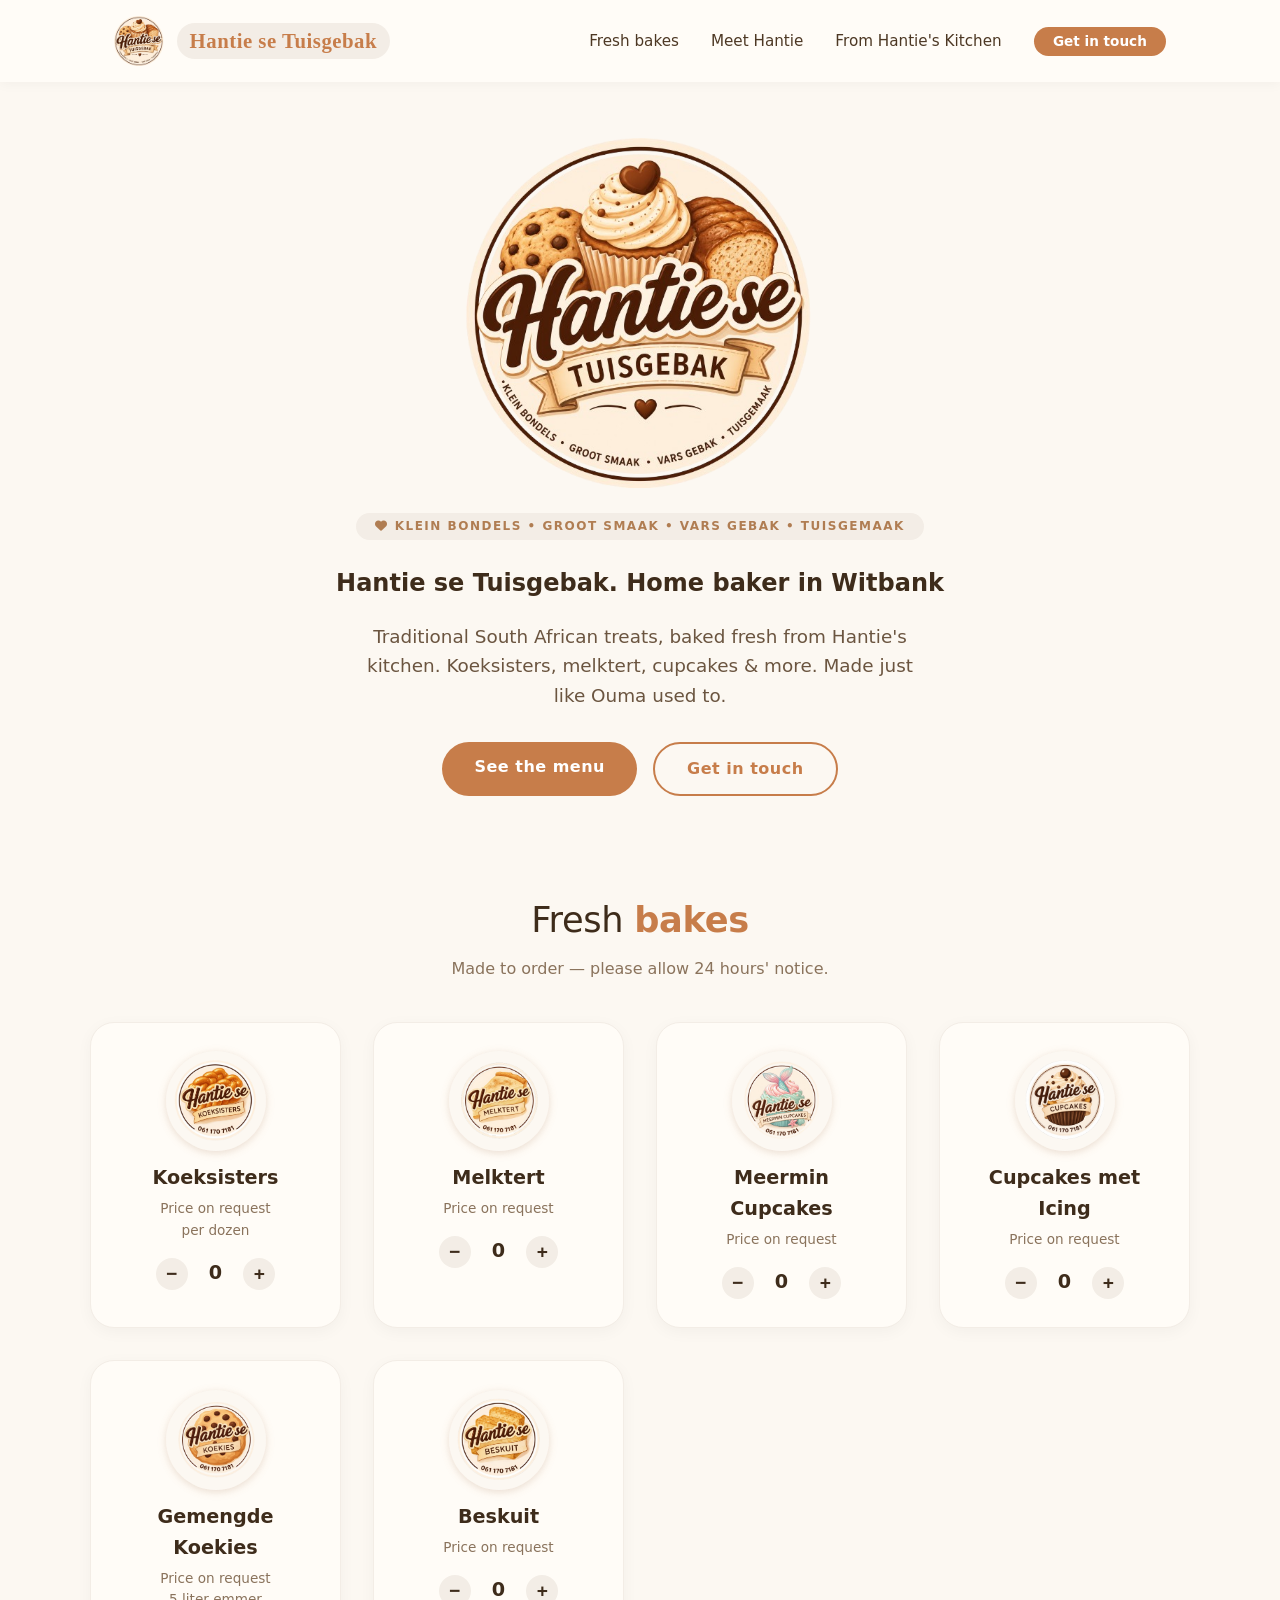
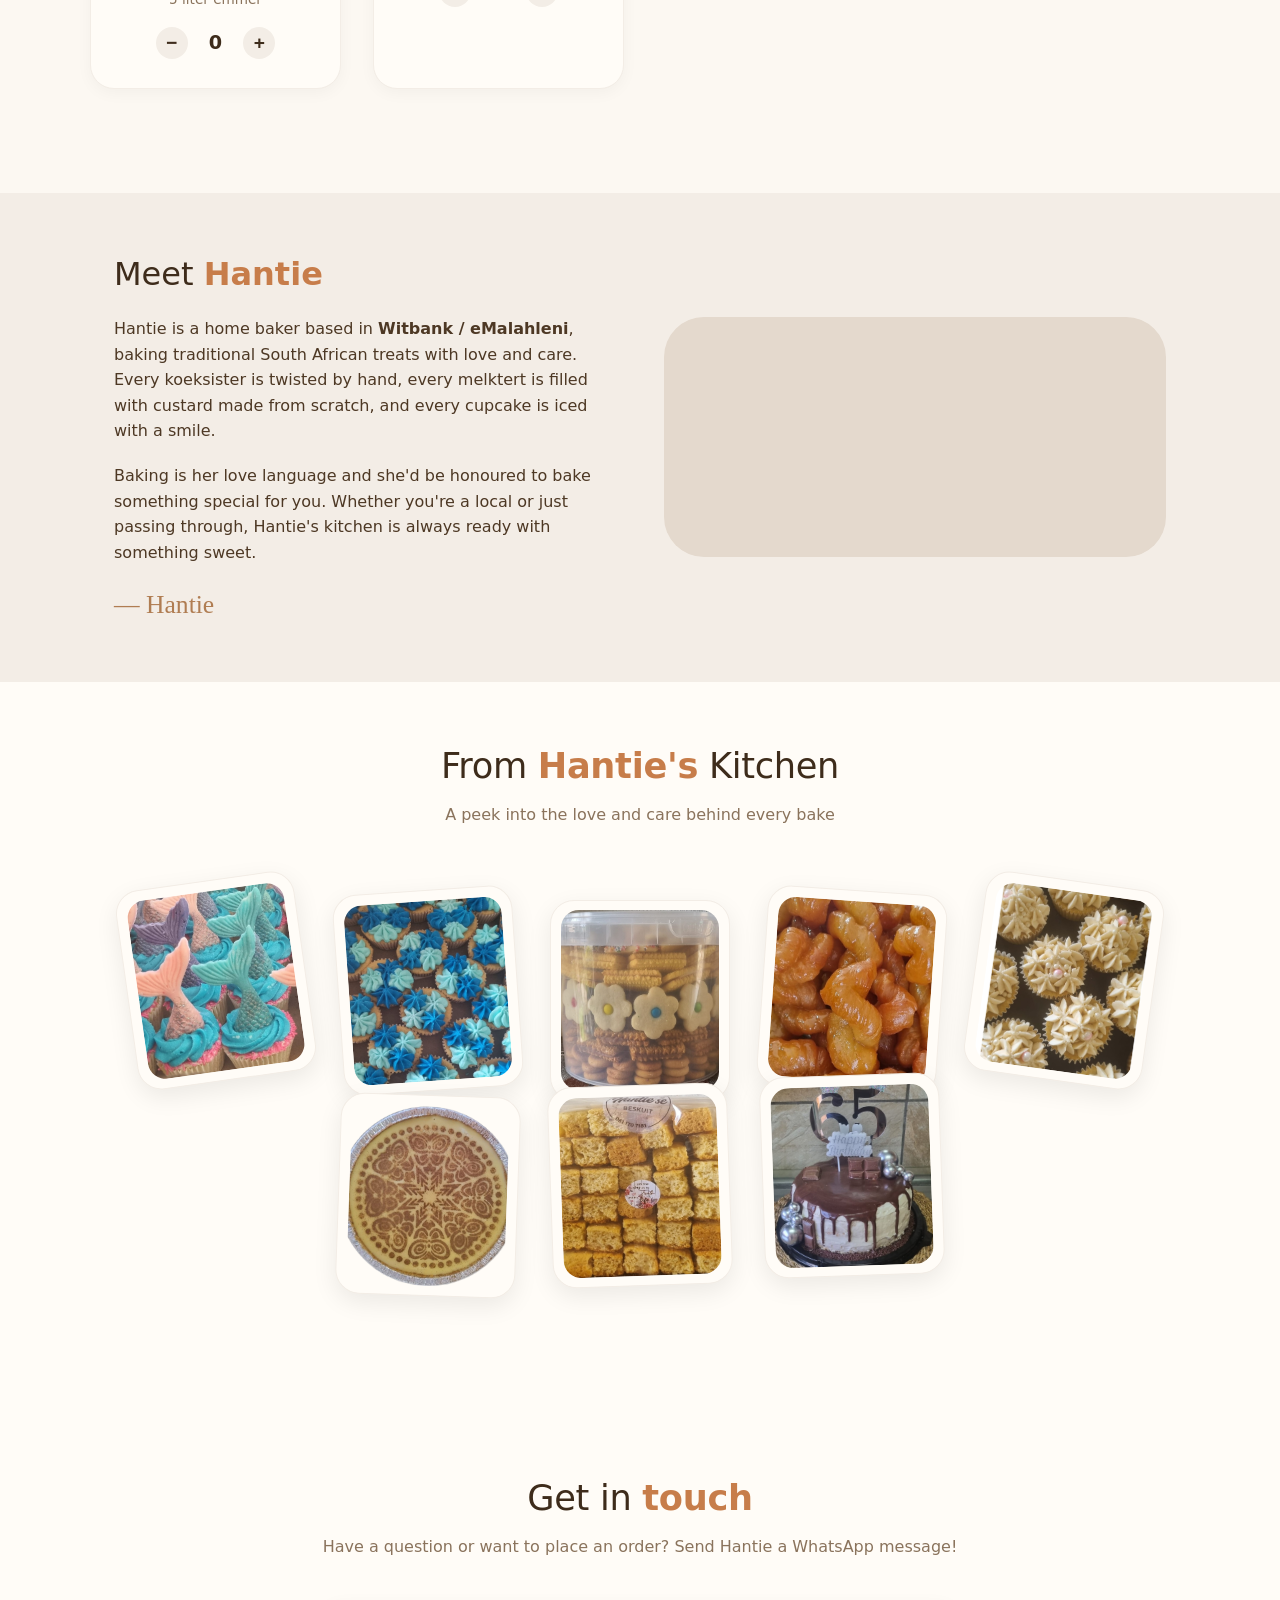
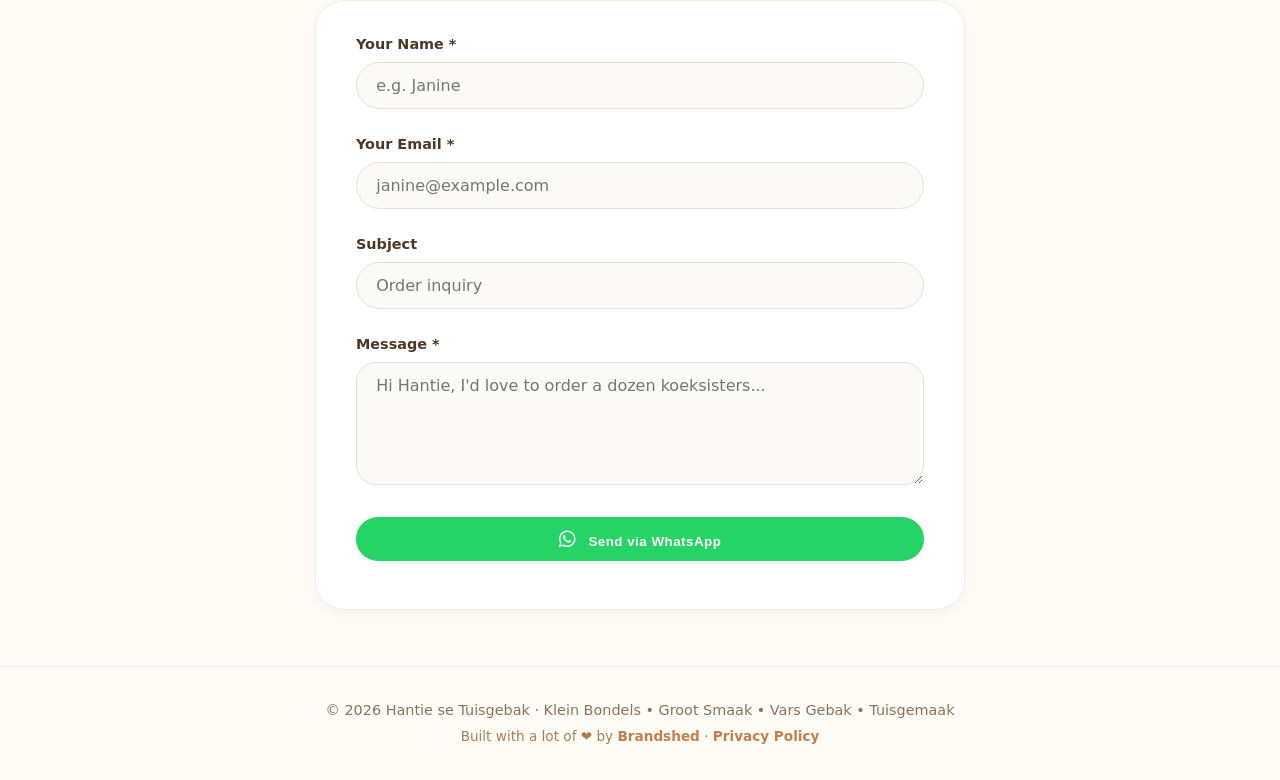
==== commit dd7dfee4: "Update index.html" ====
--- a/index.html
+++ b/index.html
@@ -104,7 +104,7 @@
 
 		<div class="hero-badge"><i class="fas fa-heart" style="margin-right:6px;"></i>Klein Bondels • Groot Smaak • Vars Gebak • Tuisgemaak</div>
 		<!-- REPLACE the old <h2> line with this <h1> -->
-		<h1>Hantie se Tuisgebak — Homemade <span>comfort</span>, baked fresh in Witbank</h1>
+		<h1>Hantie se Tuisgebak. Home baker in <span>Witbank</span></h1>
 		<p>Traditional South African treats, baked fresh from Hantie's kitchen. 
 		Koeksisters, melktert, cupcakes &amp; more. Made just like Ouma used to.</p>
 		<div class="hero-actions">
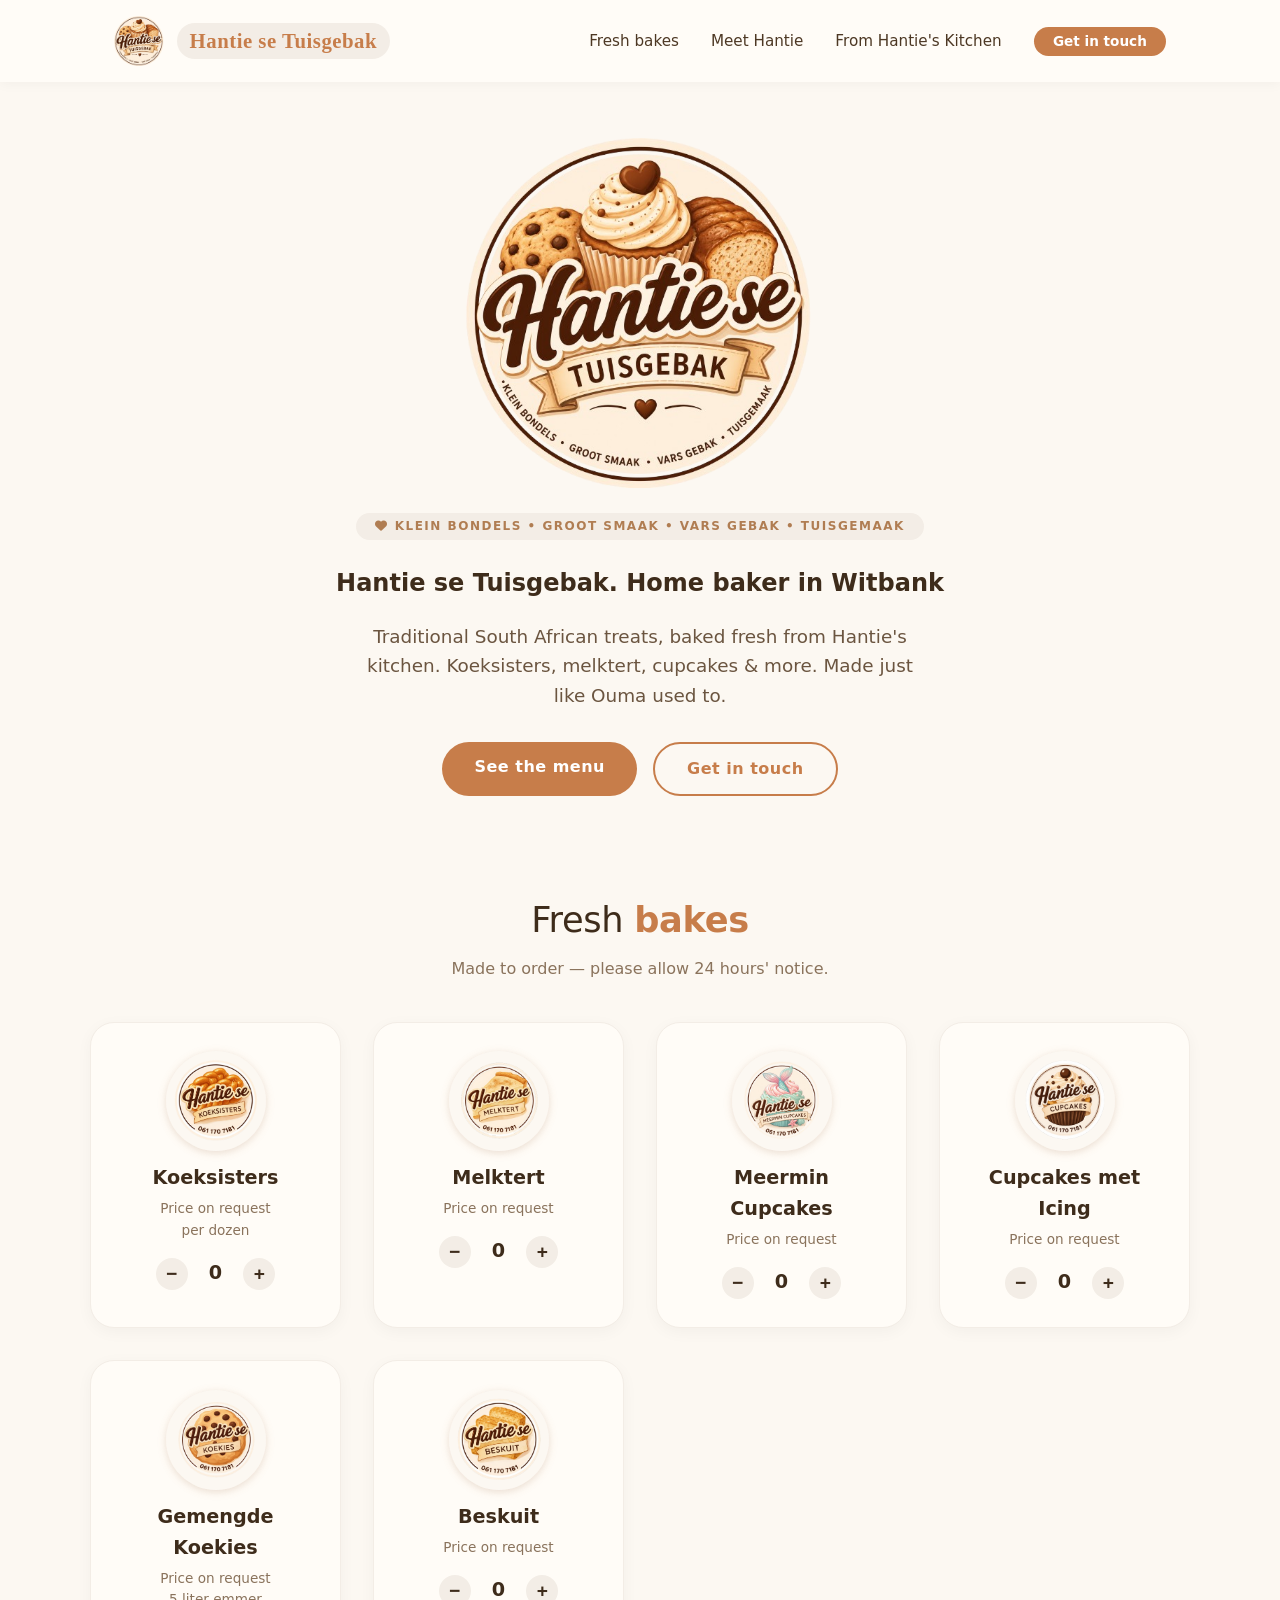
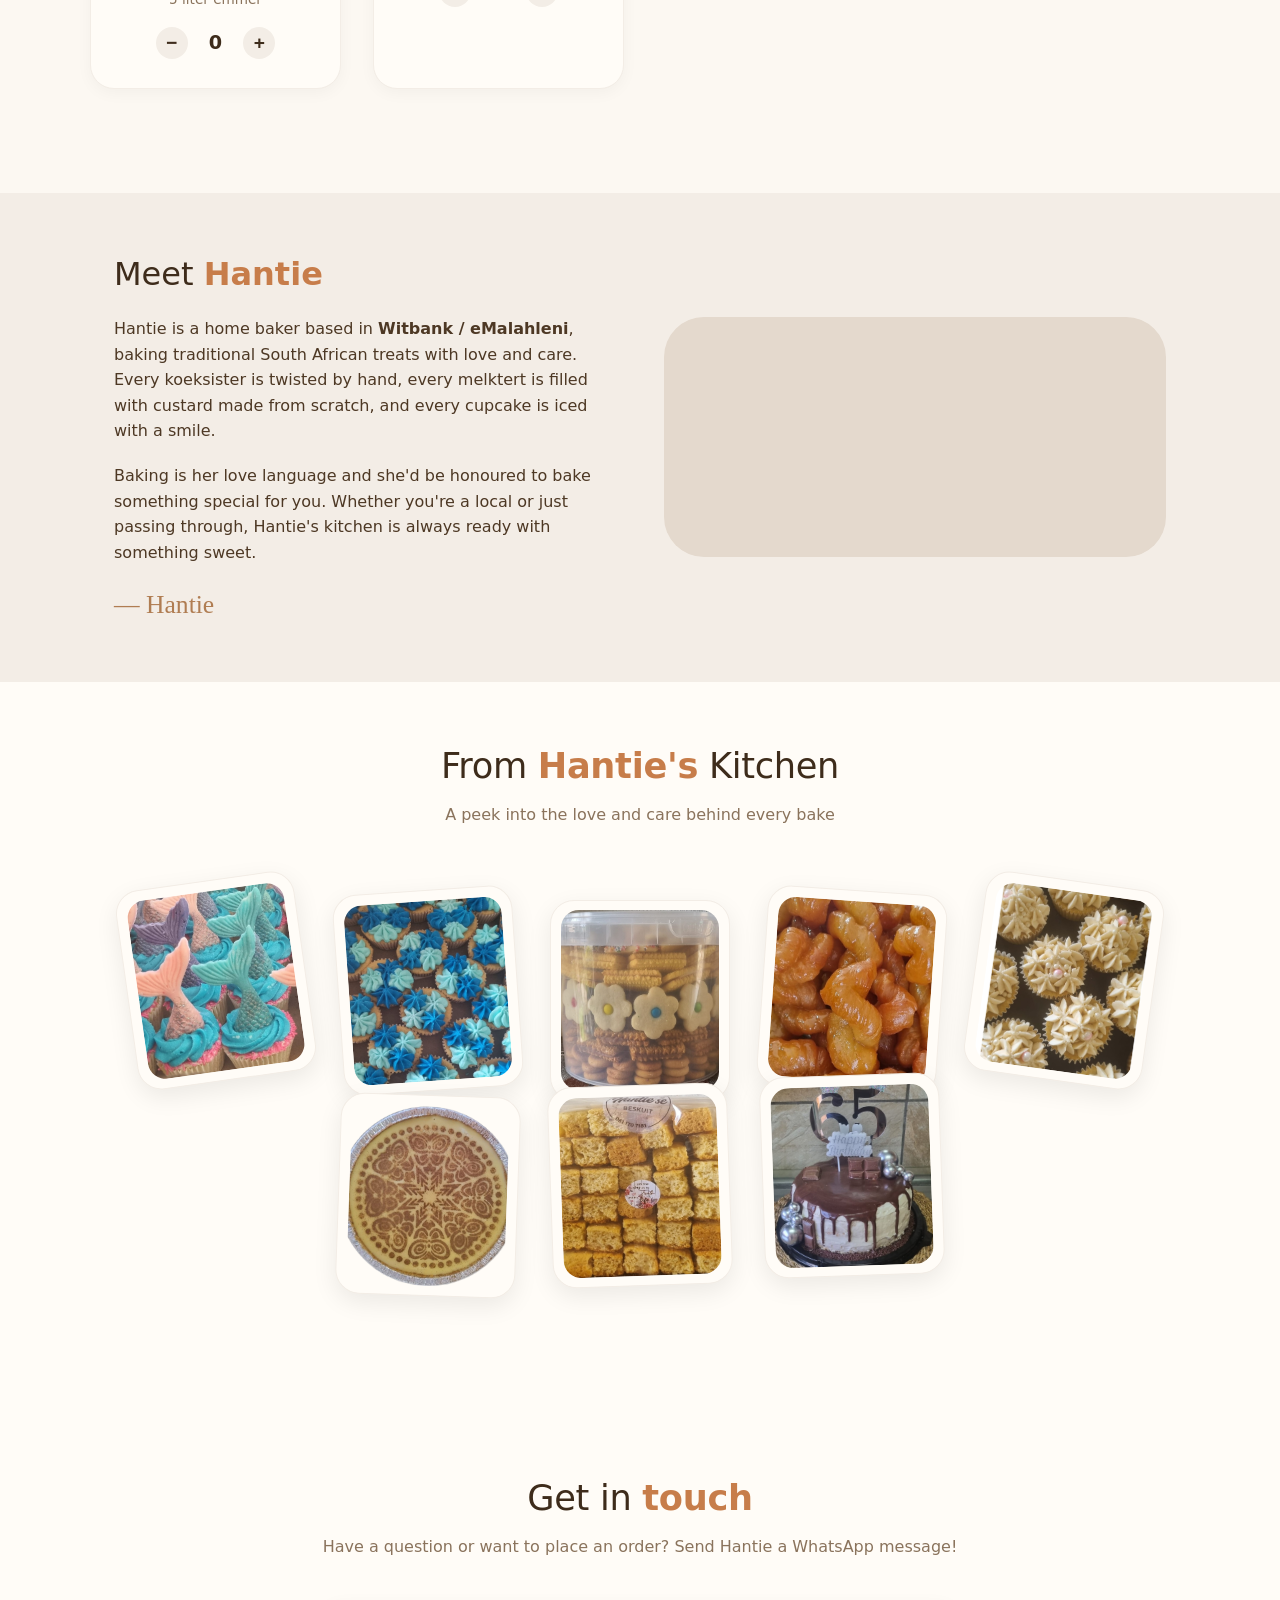
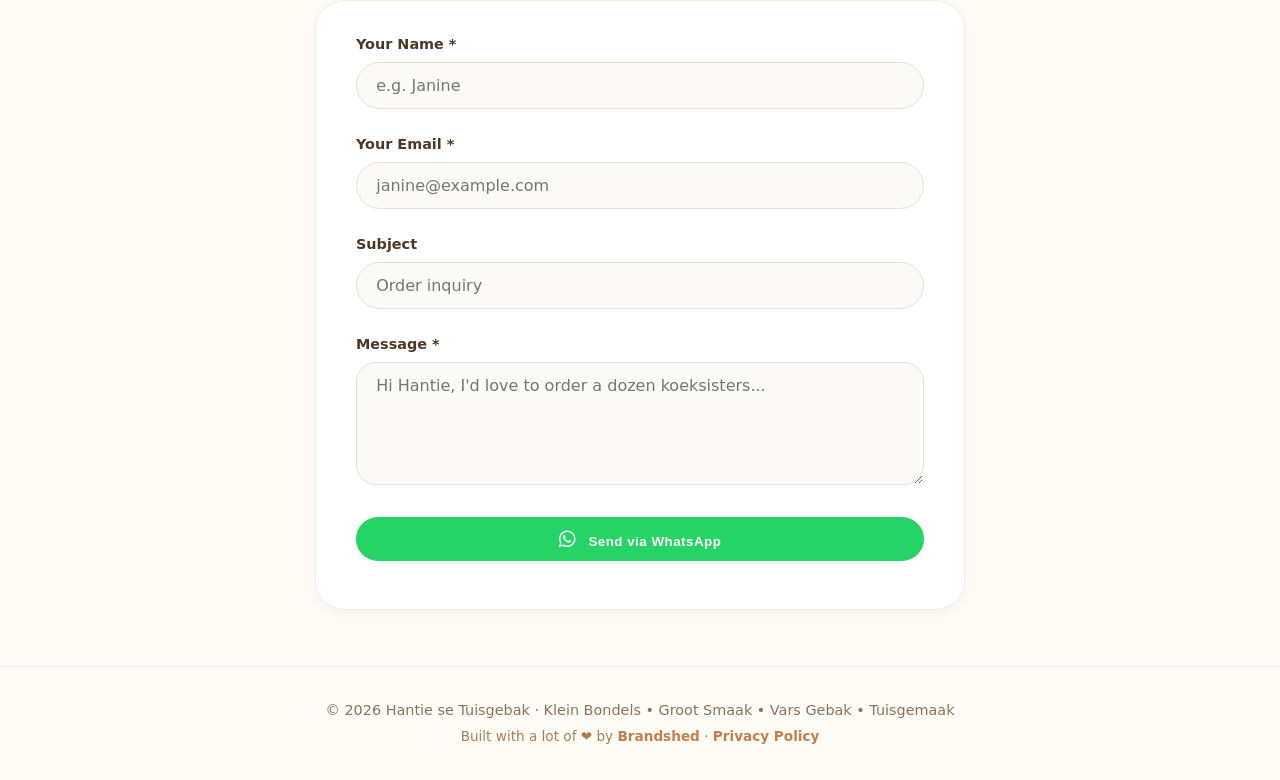
==== commit 7f6191c2: "Update index.html" ====
--- a/index.html
+++ b/index.html
@@ -6,9 +6,10 @@
     
 	<!-- ===== FAVICONS ===== -->
     <link rel="icon" type="image/x-icon" href="favicon.ico">
-    <link rel="icon" type="image/svg+xml" href="favicon.svg">
-    <link rel="icon" type="image/png" sizes="96x96" href="favicon-96x96.png">
-    <link rel="apple-touch-icon" href="apple-touch-icon.png">
+	<link rel="icon" href="favicon.ico" sizes="any">
+	<link rel="icon" type="image/svg+xml" href="favicon.svg">
+	<link rel="icon" type="image/png" sizes="96x96" href="favicon-96x96.png">
+	<link rel="apple-touch-icon" href="apple-touch-icon.png">
 	
 <!-- ===== START SEO OPTIMIZED HEAD ===== -->
 <title>Hantie se Tuisgebak | Home Baker in Witbank | Koeksisters &amp; Melktert</title>
@@ -17,9 +18,21 @@
 <meta name="keywords" content="Hantie se Tuisgebak, home baker Witbank, eMalahleni baker, South African treats, koeksisters, melktert, cupcakes, beskuit, homemade baking, traditional South African desserts" />
 <meta name="robots" content="index, follow" />
 
+<!-- Google / Search Engine Tags -->
+<meta itemprop="name" content="Hantie se Tuisgebak | Home Baker in Witbank" />
+<meta itemprop="description" content="Authentic South African treats from Hantie se Tuisgebak, the best home baker in Witbank/eMalahleni. Order Koeksisters, Melktert, Cupcakes, Beskuit &amp; more vi" />
+<meta itemprop="image" content="" />
+
+<!-- Facebook Meta Tags -->
+<meta property="og:url" content="https://hantiesetuisgebak.co.za/" />
+<meta property="og:type" content="website" />
+<meta property="og:title" content="Hantie se Tuisgebak | Home Baker in Witbank" />
+<meta property="og:description" content="Authentic South African treats from Hantie se Tuisgebak, the best home baker in Witbank/eMalahleni. Order Koeksisters, Melktert, Cupcakes, Beskuit &amp; more vi" />
+<meta property="og:image" content="" />
+
 <!-- ⚠️ IMPORTANT: Replace 'yourwebsite.com' with your actual domain in the next 2 lines -->
-<link rel="canonical" href="https://www.yourwebsite.com/" />
-<meta property="og:url" content="https://www.yourwebsite.com/" />
+<link rel="canonical" href="https://hantiesetuisgebak.co.za" />
+<meta property="og:url" content="https://hantiesetuisgebak.co.za" />
 
 <!-- Open Graph / Social Media -->
 <meta property="og:title" content="Hantie se Tuisgebak | Home Baker in Witbank" />
@@ -47,7 +60,8 @@
   "@context": "https://schema.org",
   "@type": "Bakery",
   "name": "Hantie se Tuisgebak",
-  "image": "https://www.hantiesetuisgebak.co.za/hantie-se-tuisgebak-logo.png,
+  "sameAs": "https://www.google.com/maps/place/Hantie+se+Tuisgebak/@-25.839147,29.1426455,11z/data=!3m1!4b1!4m6!3m5!1s0x64e504f19d7c9331:0x91be5bf600aed5a2!8m2!3d-25.83924!4d29.3074541!16s%2Fg%2F11nth4560t?entry=ttu&g_ep=EgoyMDI2MDcyOS4wIKXMDSoASAFQAw%3D%3D"
+  "image": "https://www.hantiesetuisgebak.co.za/hantie-se-tuisgebak-logo.png",
   "description": "Authentic home baker in Witbank/eMalahleni specializing in traditional South African koeksisters, melktert, cupcakes, and beskuit.",
   "address": {
     "@type": "PostalAddress",
@@ -55,10 +69,20 @@
     "addressRegion": "Mpumalanga",
     "addressCountry": "ZA"
   },
+  "geo": {
+    "@type": "GeoCoordinates",
+    "latitude": "-25.8719",
+    "longitude": "29.2333"
+  },
+  "areaServed": {
+    "@type": "City",
+    "name": "Witbank / eMalahleni"
+  },
   "telephone": "+27611707181",
   "url": "https://www.hantiesetuisgebak.co.za/",
   "servesCuisine": "South African Traditional Treats",
-  "priceRange": "$$"
+  "priceRange": "$$",
+  "openingHours": "Mo-Su 08:00-18:00"
 }
 </script>
 <!-- ===== END JSON-LD SCHEMA ===== -->
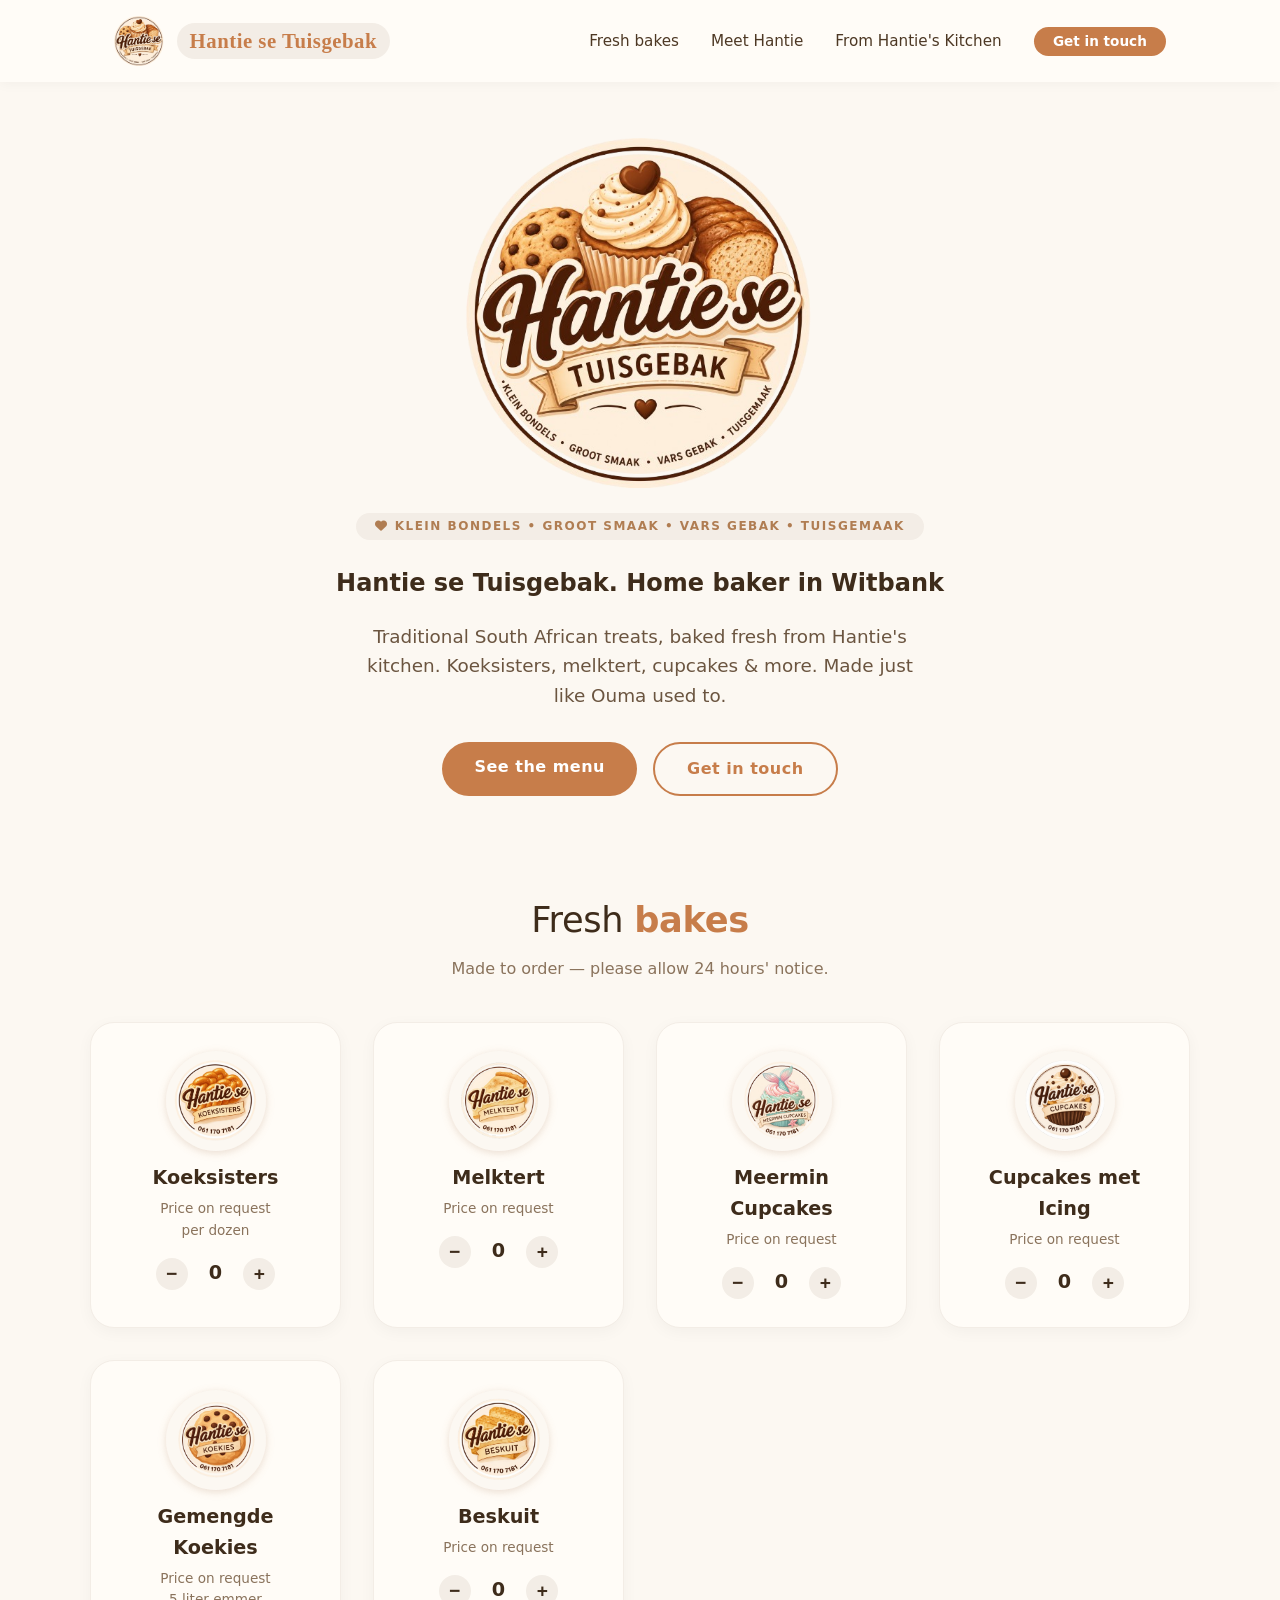
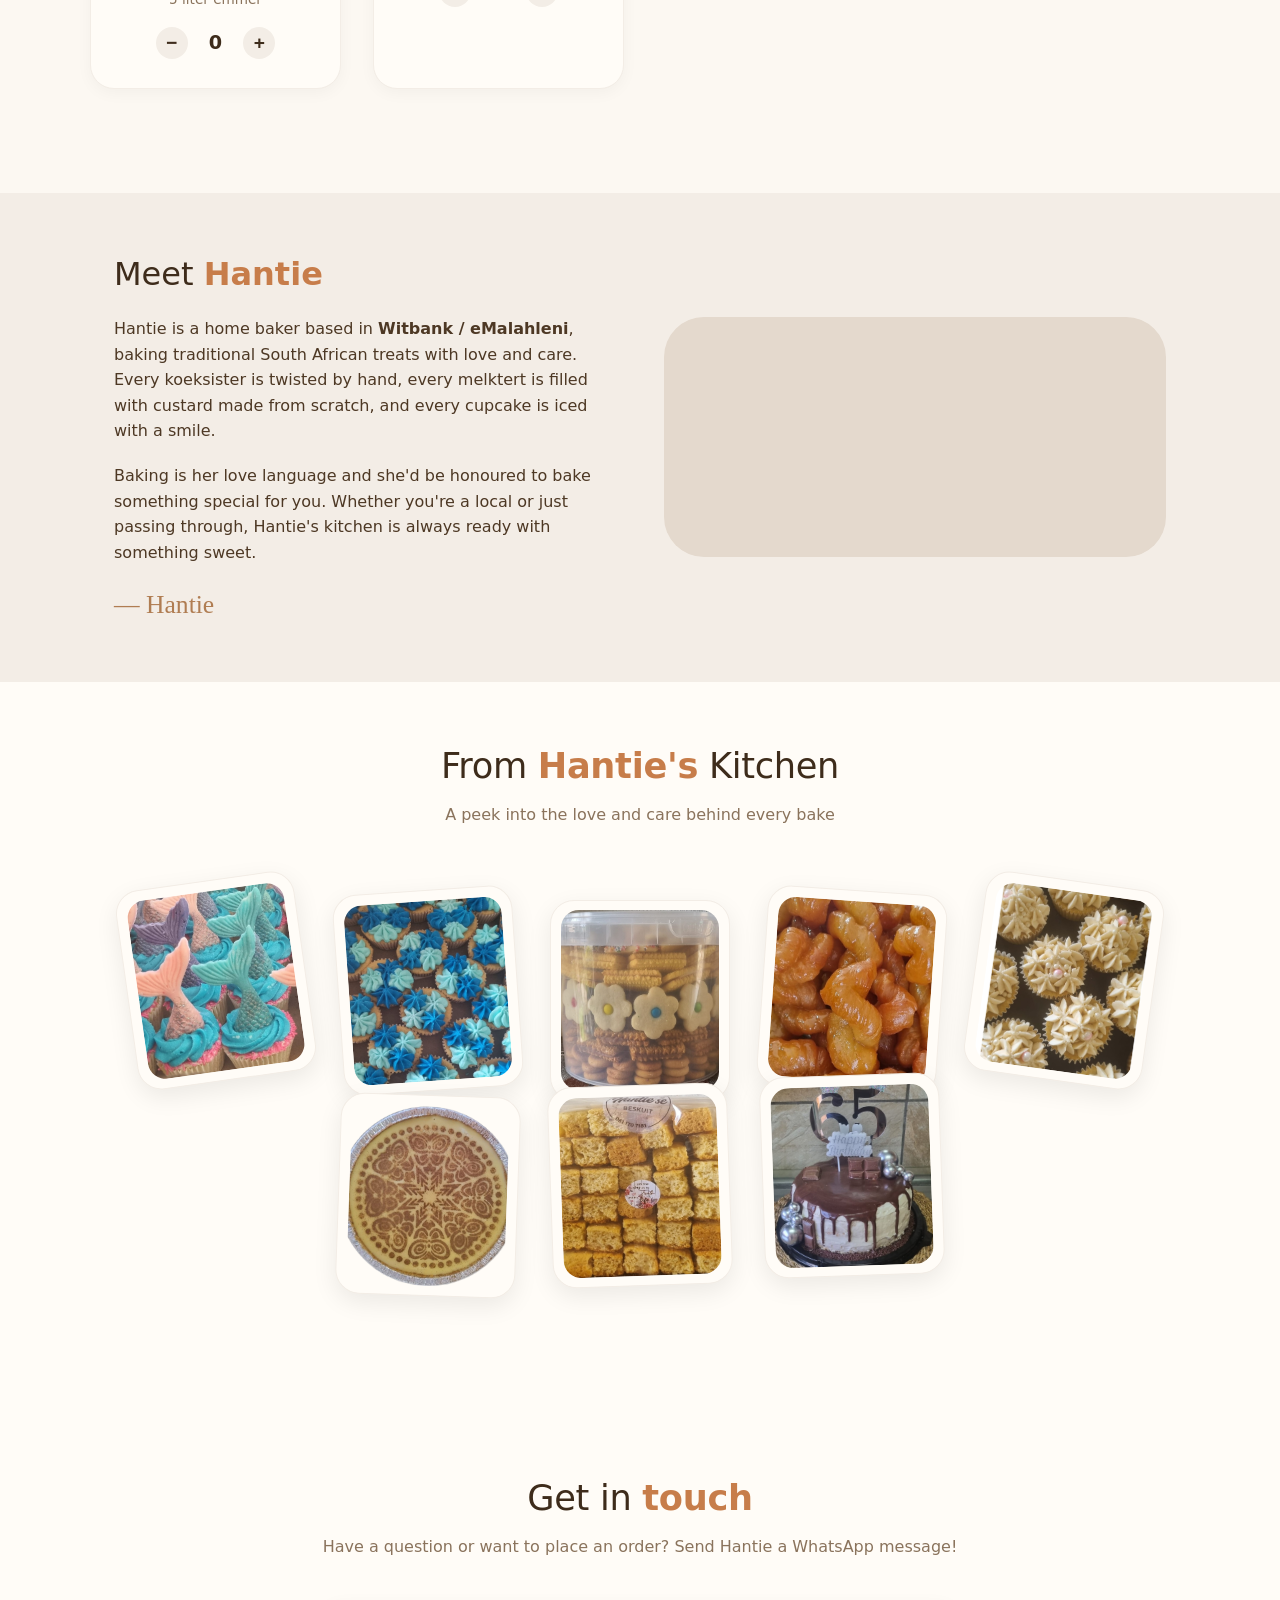
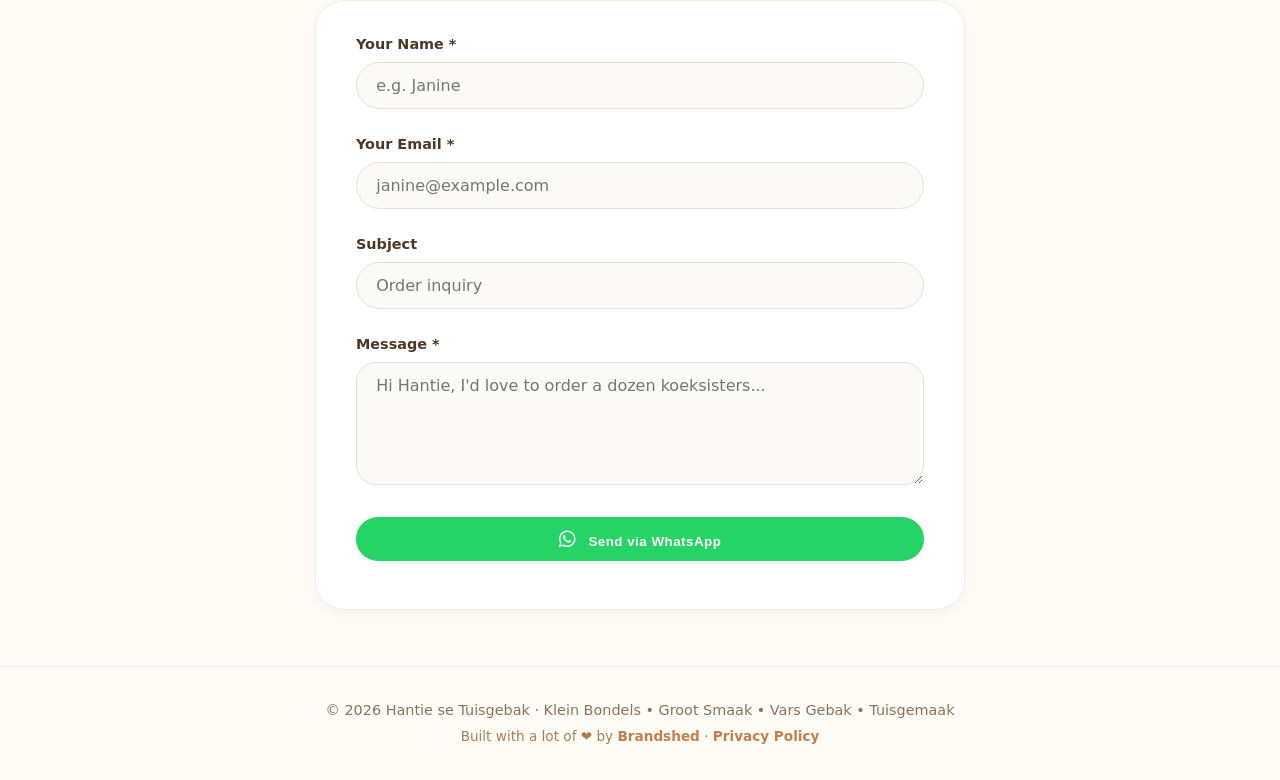
==== commit dbeb26eb: "Update index.html" ====
--- a/index.html
+++ b/index.html
@@ -59,12 +59,13 @@
 {
   "@context": "https://schema.org",
   "@type": "Bakery",
+  "@id": "https://hantiesetuisgebak.co.za/#bakery",
   "name": "Hantie se Tuisgebak",
-  "sameAs": "https://www.google.com/maps/place/Hantie+se+Tuisgebak/@-25.839147,29.1426455,11z/data=!3m1!4b1!4m6!3m5!1s0x64e504f19d7c9331:0x91be5bf600aed5a2!8m2!3d-25.83924!4d29.3074541!16s%2Fg%2F11nth4560t?entry=ttu&g_ep=EgoyMDI2MDcyOS4wIKXMDSoASAFQAw%3D%3D"
-  "image": "https://www.hantiesetuisgebak.co.za/hantie-se-tuisgebak-logo.png",
+  "image": "https://hantiesetuisgebak.co.za/hantie-se-tuisgebak-logo.png",
   "description": "Authentic home baker in Witbank/eMalahleni specializing in traditional South African koeksisters, melktert, cupcakes, and beskuit.",
   "address": {
     "@type": "PostalAddress",
+    "streetAddress": "13A Frieda street", 
     "addressLocality": "Witbank",
     "addressRegion": "Mpumalanga",
     "addressCountry": "ZA"
@@ -79,7 +80,7 @@
     "name": "Witbank / eMalahleni"
   },
   "telephone": "+27611707181",
-  "url": "https://www.hantiesetuisgebak.co.za/",
+  "url": "https://hantiesetuisgebak.co.za/",
   "servesCuisine": "South African Traditional Treats",
   "priceRange": "$$",
   "openingHours": "Mo-Su 08:00-18:00"
